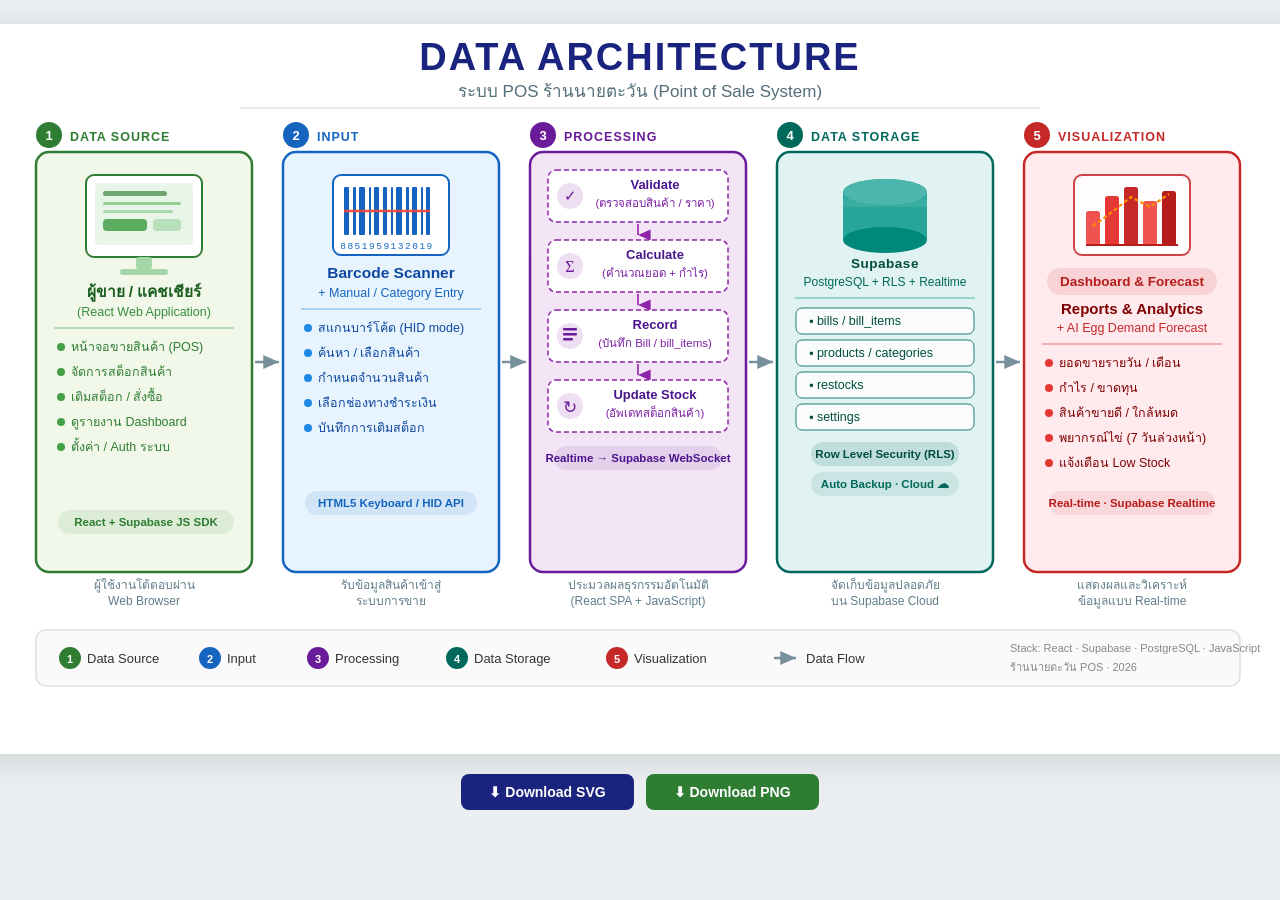
==== data_architecture.html @ 88f65127 "Add data architecture diagram for POS research presentation Self-contained HTML/SVG diagram illustra" ====
<!DOCTYPE html>
<html lang="th">
<head>
<meta charset="UTF-8">
<meta name="viewport" content="width=device-width, initial-scale=1.0">
<title>Data Architecture — POS ร้านนายตะวัน</title>
<style>
  * { margin: 0; padding: 0; box-sizing: border-box; }
  body {
    background: #ECEFF1;
    display: flex;
    flex-direction: column;
    align-items: center;
    padding: 24px 16px 32px;
    font-family: 'Segoe UI', 'Helvetica Neue', Arial, sans-serif;
  }
  .wrapper {
    background: white;
    border-radius: 12px;
    box-shadow: 0 6px 32px rgba(0,0,0,0.13);
    padding: 0;
    overflow: hidden;
    display: inline-block;
  }
  .btn-row {
    display: flex;
    gap: 12px;
    margin-top: 20px;
  }
  button {
    padding: 10px 28px;
    border: none;
    border-radius: 8px;
    font-size: 14px;
    font-weight: 600;
    cursor: pointer;
    font-family: inherit;
    transition: opacity .15s;
  }
  button:hover { opacity: 0.85; }
  .btn-svg  { background: #1A237E; color: white; }
  .btn-png  { background: #2E7D32; color: white; }
</style>
</head>
<body>

<div class="wrapper">
<svg id="diagram" width="1400" height="726"
     viewBox="0 0 1400 726"
     xmlns="http://www.w3.org/2000/svg">

<defs>
  <!-- Horizontal grey arrow (between boxes) -->
  <marker id="arrowH" viewBox="0 0 10 10" refX="9" refY="5"
          markerWidth="7" markerHeight="7" orient="auto">
    <path d="M0 1 L9 5 L0 9 z" fill="#78909C"/>
  </marker>
  <!-- Vertical purple arrow (inside processing box) -->
  <marker id="arrowV" viewBox="0 0 10 10" refX="5" refY="9"
          markerWidth="7" markerHeight="7" orient="auto">
    <path d="M1 0 L5 9 L9 0 z" fill="#8E24AA"/>
  </marker>
</defs>

<!-- ════════════════════════════════════════════════════ -->
<!--  BACKGROUND                                         -->
<!-- ════════════════════════════════════════════════════ -->
<rect width="1400" height="726" fill="white"/>

<!-- ════════════════════════════════════════════════════ -->
<!--  HEADER                                             -->
<!-- ════════════════════════════════════════════════════ -->
<text x="700" y="46" text-anchor="middle"
      font-size="38" font-weight="900" fill="#1A237E"
      letter-spacing="2" font-family="'Segoe UI',Arial,sans-serif">DATA ARCHITECTURE</text>

<text x="700" y="73" text-anchor="middle"
      font-size="17" fill="#546E7A"
      font-family="'Segoe UI',Arial,sans-serif">ระบบ POS ร้านนายตะวัน  (Point of Sale System)</text>

<!-- thin accent line -->
<line x1="300" y1="84" x2="1100" y2="84" stroke="#CFD8DC" stroke-width="1.2"/>


<!-- ════════════════════════════════════════════════════════════════════ -->
<!--  LAYOUT REFERENCE                                                   -->
<!--  box-w=216  gap=31  left-margin=96                                 -->
<!--  box1 x=96→312   cx=204                                            -->
<!--  box2 x=343→559  cx=451                                            -->
<!--  box3 x=590→806  cx=698                                            -->
<!--  box4 x=837→1053 cx=945                                            -->
<!--  box5 x=1084→1300 cx=1192                                          -->
<!--  boxes: y=128→548 (h=420)                                          -->
<!--  horizontal arrows at y=338                                         -->
<!-- ════════════════════════════════════════════════════════════════════ -->


<!-- ═══════════════════════════════════════ -->
<!--  BOX 1 · DATA SOURCE  (green #2E7D32)  -->
<!-- ═══════════════════════════════════════ -->

<!-- section badge + title -->
<circle cx="109" cy="111" r="13" fill="#2E7D32"/>
<text x="109" y="116" text-anchor="middle" font-size="13" font-weight="bold"
      fill="white" font-family="'Segoe UI',Arial,sans-serif">1</text>
<text x="130" y="117" font-size="12.5" font-weight="700" fill="#2E7D32"
      letter-spacing="1" font-family="'Segoe UI',Arial,sans-serif">DATA SOURCE</text>

<!-- box -->
<rect x="96" y="128" width="216" height="420" rx="13"
      fill="#F1F8E9" stroke="#2E7D32" stroke-width="2.5"/>

<!-- ── monitor icon ── -->
<!-- frame -->
<rect x="146" y="151" width="116" height="82" rx="8"
      fill="white" stroke="#2E7D32" stroke-width="2"/>
<!-- screen -->
<rect x="155" y="159" width="98" height="62" rx="4" fill="#E8F5E9"/>
<!-- UI lines on screen -->
<rect x="163" y="167" width="64" height="5" rx="2.5" fill="#2E7D32" opacity=".65"/>
<rect x="163" y="178" width="78" height="3" rx="1.5" fill="#81C784" opacity=".8"/>
<rect x="163" y="186" width="70" height="3" rx="1.5" fill="#81C784" opacity=".6"/>
<!-- green button on screen -->
<rect x="163" y="195" width="44" height="12" rx="4" fill="#43A047" opacity=".85"/>
<rect x="213" y="195" width="28" height="12" rx="4" fill="#A5D6A7" opacity=".7"/>
<!-- stand neck -->
<rect x="196" y="233" width="16" height="12" rx="3" fill="#A5D6A7"/>
<!-- stand base -->
<rect x="180" y="245" width="48" height="6" rx="3" fill="#A5D6A7"/>

<!-- content text -->
<text x="204" y="273" text-anchor="middle" font-size="15.5" font-weight="700"
      fill="#1B5E20" font-family="'Segoe UI',Arial,sans-serif">ผู้ขาย / แคชเชียร์</text>
<text x="204" y="292" text-anchor="middle" font-size="12.5" fill="#388E3C"
      font-family="'Segoe UI',Arial,sans-serif">(React Web Application)</text>

<!-- divider -->
<line x1="114" y1="304" x2="294" y2="304"
      stroke="#A5D6A7" stroke-width="1.5"/>

<!-- list items -->
<circle cx="121" cy="323" r="4" fill="#43A047"/>
<text x="131" y="327" font-size="12.5" fill="#2E7D32"
      font-family="'Segoe UI',Arial,sans-serif">หน้าจอขายสินค้า (POS)</text>

<circle cx="121" cy="348" r="4" fill="#43A047"/>
<text x="131" y="352" font-size="12.5" fill="#2E7D32"
      font-family="'Segoe UI',Arial,sans-serif">จัดการสต็อกสินค้า</text>

<circle cx="121" cy="373" r="4" fill="#43A047"/>
<text x="131" y="377" font-size="12.5" fill="#2E7D32"
      font-family="'Segoe UI',Arial,sans-serif">เติมสต็อก / สั่งซื้อ</text>

<circle cx="121" cy="398" r="4" fill="#43A047"/>
<text x="131" y="402" font-size="12.5" fill="#2E7D32"
      font-family="'Segoe UI',Arial,sans-serif">ดูรายงาน Dashboard</text>

<circle cx="121" cy="423" r="4" fill="#43A047"/>
<text x="131" y="427" font-size="12.5" fill="#2E7D32"
      font-family="'Segoe UI',Arial,sans-serif">ตั้งค่า / Auth ระบบ</text>

<!-- tech badge -->
<rect x="118" y="486" width="176" height="24" rx="12"
      fill="#2E7D32" opacity=".1"/>
<text x="206" y="502" text-anchor="middle" font-size="11.5" fill="#2E7D32"
      font-weight="600" font-family="'Segoe UI',Arial,sans-serif">React + Supabase JS SDK</text>

<!-- description below box -->
<text x="204" y="565" text-anchor="middle" font-size="12" fill="#607D8B"
      font-family="'Segoe UI',Arial,sans-serif">ผู้ใช้งานโต้ตอบผ่าน</text>
<text x="204" y="581" text-anchor="middle" font-size="12" fill="#607D8B"
      font-family="'Segoe UI',Arial,sans-serif">Web Browser</text>


<!-- ════════════════════════════════ -->
<!--  BOX 2 · INPUT  (blue #1565C0)  -->
<!-- ════════════════════════════════ -->

<circle cx="356" cy="111" r="13" fill="#1565C0"/>
<text x="356" y="116" text-anchor="middle" font-size="13" font-weight="bold"
      fill="white" font-family="'Segoe UI',Arial,sans-serif">2</text>
<text x="377" y="117" font-size="12.5" font-weight="700" fill="#1565C0"
      letter-spacing="1" font-family="'Segoe UI',Arial,sans-serif">INPUT</text>

<rect x="343" y="128" width="216" height="420" rx="13"
      fill="#E8F4FD" stroke="#1565C0" stroke-width="2.5"/>

<!-- ── barcode scanner icon ── -->
<rect x="393" y="151" width="116" height="80" rx="8"
      fill="white" stroke="#1565C0" stroke-width="2"/>
<!-- barcode bars -->
<rect x="404" y="163" width="5"  height="48" rx="1" fill="#1565C0"/>
<rect x="413" y="163" width="3"  height="48" rx="1" fill="#1565C0"/>
<rect x="419" y="163" width="6"  height="48" rx="1" fill="#1565C0"/>
<rect x="429" y="163" width="2"  height="48" rx="1" fill="#1565C0"/>
<rect x="434" y="163" width="5"  height="48" rx="1" fill="#1565C0"/>
<rect x="443" y="163" width="4"  height="48" rx="1" fill="#1565C0"/>
<rect x="451" y="163" width="2"  height="48" rx="1" fill="#1565C0"/>
<rect x="456" y="163" width="6"  height="48" rx="1" fill="#1565C0"/>
<rect x="466" y="163" width="3"  height="48" rx="1" fill="#1565C0"/>
<rect x="472" y="163" width="5"  height="48" rx="1" fill="#1565C0"/>
<rect x="481" y="163" width="2"  height="48" rx="1" fill="#1565C0"/>
<rect x="486" y="163" width="4"  height="48" rx="1" fill="#1565C0"/>
<!-- scan line -->
<line x1="404" y1="187" x2="490" y2="187"
      stroke="#F44336" stroke-width="2.5" opacity=".9"/>
<!-- number below bars -->
<text x="447" y="225" text-anchor="middle" font-size="9.5" fill="#1565C0"
      letter-spacing="1.5" font-family="monospace">8851959132019</text>

<!-- content text -->
<text x="451" y="254" text-anchor="middle" font-size="15.5" font-weight="700"
      fill="#0D47A1" font-family="'Segoe UI',Arial,sans-serif">Barcode Scanner</text>
<text x="451" y="273" text-anchor="middle" font-size="12.5" fill="#1565C0"
      font-family="'Segoe UI',Arial,sans-serif">+ Manual / Category Entry</text>

<line x1="361" y1="285" x2="541" y2="285"
      stroke="#90CAF9" stroke-width="1.5"/>

<circle cx="368" cy="304" r="4" fill="#1E88E5"/>
<text x="378" y="308" font-size="12.5" fill="#0D47A1"
      font-family="'Segoe UI',Arial,sans-serif">สแกนบาร์โค้ด (HID mode)</text>

<circle cx="368" cy="329" r="4" fill="#1E88E5"/>
<text x="378" y="333" font-size="12.5" fill="#0D47A1"
      font-family="'Segoe UI',Arial,sans-serif">ค้นหา / เลือกสินค้า</text>

<circle cx="368" cy="354" r="4" fill="#1E88E5"/>
<text x="378" y="358" font-size="12.5" fill="#0D47A1"
      font-family="'Segoe UI',Arial,sans-serif">กำหนดจำนวนสินค้า</text>

<circle cx="368" cy="379" r="4" fill="#1E88E5"/>
<text x="378" y="383" font-size="12.5" fill="#0D47A1"
      font-family="'Segoe UI',Arial,sans-serif">เลือกช่องทางชำระเงิน</text>

<circle cx="368" cy="404" r="4" fill="#1E88E5"/>
<text x="378" y="408" font-size="12.5" fill="#0D47A1"
      font-family="'Segoe UI',Arial,sans-serif">บันทึกการเติมสต็อก</text>

<rect x="365" y="467" width="172" height="24" rx="12"
      fill="#1565C0" opacity=".1"/>
<text x="451" y="483" text-anchor="middle" font-size="11.5" fill="#1565C0"
      font-weight="600" font-family="'Segoe UI',Arial,sans-serif">HTML5 Keyboard / HID API</text>

<text x="451" y="565" text-anchor="middle" font-size="12" fill="#607D8B"
      font-family="'Segoe UI',Arial,sans-serif">รับข้อมูลสินค้าเข้าสู่</text>
<text x="451" y="581" text-anchor="middle" font-size="12" fill="#607D8B"
      font-family="'Segoe UI',Arial,sans-serif">ระบบการขาย</text>


<!-- ══════════════════════════════════════ -->
<!--  BOX 3 · PROCESSING  (purple #6A1B9A) -->
<!-- ══════════════════════════════════════ -->

<circle cx="603" cy="111" r="13" fill="#6A1B9A"/>
<text x="603" y="116" text-anchor="middle" font-size="13" font-weight="bold"
      fill="white" font-family="'Segoe UI',Arial,sans-serif">3</text>
<text x="624" y="117" font-size="12.5" font-weight="700" fill="#6A1B9A"
      letter-spacing="1" font-family="'Segoe UI',Arial,sans-serif">PROCESSING</text>

<rect x="590" y="128" width="216" height="420" rx="13"
      fill="#F3E5F5" stroke="#6A1B9A" stroke-width="2.5"/>

<!-- ── Step 1: Validate ── -->
<rect x="608" y="146" width="180" height="52" rx="8"
      fill="white" stroke="#8E24AA" stroke-width="1.5" stroke-dasharray="5,3"/>
<!-- icon circle -->
<circle cx="630" cy="172" r="13" fill="#8E24AA" opacity=".15"/>
<text x="630" y="177" text-anchor="middle" font-size="15" fill="#6A1B9A">✓</text>
<!-- step text -->
<text x="715" y="165" text-anchor="middle" font-size="13" font-weight="600"
      fill="#4A148C" font-family="'Segoe UI',Arial,sans-serif">Validate</text>
<text x="715" y="183" text-anchor="middle" font-size="11.5" fill="#7B1FA2"
      font-family="'Segoe UI',Arial,sans-serif">(ตรวจสอบสินค้า / ราคา)</text>

<!-- arrow 1→2 -->
<line x1="698" y1="200" x2="698" y2="211"
      stroke="#AB47BC" stroke-width="2" marker-end="url(#arrowV)"/>

<!-- ── Step 2: Calculate ── -->
<rect x="608" y="216" width="180" height="52" rx="8"
      fill="white" stroke="#8E24AA" stroke-width="1.5" stroke-dasharray="5,3"/>
<circle cx="630" cy="242" r="13" fill="#8E24AA" opacity=".15"/>
<text x="630" y="248" text-anchor="middle" font-size="16" fill="#6A1B9A"
      font-family="serif">Σ</text>
<text x="715" y="235" text-anchor="middle" font-size="13" font-weight="600"
      fill="#4A148C" font-family="'Segoe UI',Arial,sans-serif">Calculate</text>
<text x="715" y="253" text-anchor="middle" font-size="11.5" fill="#7B1FA2"
      font-family="'Segoe UI',Arial,sans-serif">(คำนวณยอด + กำไร)</text>

<!-- arrow 2→3 -->
<line x1="698" y1="270" x2="698" y2="281"
      stroke="#AB47BC" stroke-width="2" marker-end="url(#arrowV)"/>

<!-- ── Step 3: Record ── -->
<rect x="608" y="286" width="180" height="52" rx="8"
      fill="white" stroke="#8E24AA" stroke-width="1.5" stroke-dasharray="5,3"/>
<circle cx="630" cy="312" r="13" fill="#8E24AA" opacity=".15"/>
<!-- document icon (lines) -->
<rect x="623" y="304" width="14" height="2.5" rx="1" fill="#6A1B9A"/>
<rect x="623" y="309" width="14" height="2.5" rx="1" fill="#6A1B9A"/>
<rect x="623" y="314" width="10" height="2.5" rx="1" fill="#6A1B9A"/>
<text x="715" y="305" text-anchor="middle" font-size="13" font-weight="600"
      fill="#4A148C" font-family="'Segoe UI',Arial,sans-serif">Record</text>
<text x="715" y="323" text-anchor="middle" font-size="11.5" fill="#7B1FA2"
      font-family="'Segoe UI',Arial,sans-serif">(บันทึก Bill / bill_items)</text>

<!-- arrow 3→4 -->
<line x1="698" y1="340" x2="698" y2="351"
      stroke="#AB47BC" stroke-width="2" marker-end="url(#arrowV)"/>

<!-- ── Step 4: Update Stock ── -->
<rect x="608" y="356" width="180" height="52" rx="8"
      fill="white" stroke="#8E24AA" stroke-width="1.5" stroke-dasharray="5,3"/>
<circle cx="630" cy="382" r="13" fill="#8E24AA" opacity=".15"/>
<!-- refresh icon (arc + arrow) - simplified as circular text -->
<text x="630" y="389" text-anchor="middle" font-size="17" fill="#6A1B9A">↻</text>
<text x="715" y="375" text-anchor="middle" font-size="13" font-weight="600"
      fill="#4A148C" font-family="'Segoe UI',Arial,sans-serif">Update Stock</text>
<text x="715" y="393" text-anchor="middle" font-size="11.5" fill="#7B1FA2"
      font-family="'Segoe UI',Arial,sans-serif">(อัพเดทสต็อกสินค้า)</text>

<!-- realtime note -->
<rect x="614" y="422" width="168" height="24" rx="12"
      fill="#6A1B9A" opacity=".1"/>
<text x="698" y="438" text-anchor="middle" font-size="11.5" fill="#4A148C"
      font-weight="600" font-family="'Segoe UI',Arial,sans-serif">Realtime → Supabase WebSocket</text>

<text x="698" y="565" text-anchor="middle" font-size="12" fill="#607D8B"
      font-family="'Segoe UI',Arial,sans-serif">ประมวลผลธุรกรรมอัตโนมัติ</text>
<text x="698" y="581" text-anchor="middle" font-size="12" fill="#607D8B"
      font-family="'Segoe UI',Arial,sans-serif">(React SPA + JavaScript)</text>


<!-- ════════════════════════════════════ -->
<!--  BOX 4 · DATA STORAGE  (teal)       -->
<!-- ════════════════════════════════════ -->

<circle cx="850" cy="111" r="13" fill="#00695C"/>
<text x="850" y="116" text-anchor="middle" font-size="13" font-weight="bold"
      fill="white" font-family="'Segoe UI',Arial,sans-serif">4</text>
<text x="871" y="117" font-size="12.5" font-weight="700" fill="#00695C"
      letter-spacing="1" font-family="'Segoe UI',Arial,sans-serif">DATA STORAGE</text>

<rect x="837" y="128" width="216" height="420" rx="13"
      fill="#E0F2F1" stroke="#00695C" stroke-width="2.5"/>

<!-- ── database cylinder icon ── -->
<!-- cylinder body -->
<ellipse cx="945" cy="168" rx="42" ry="13" fill="#26A69A"/>
<rect x="903" y="168" width="84" height="48" fill="#26A69A"/>
<ellipse cx="945" cy="216" rx="42" ry="13" fill="#00897B"/>
<!-- highlight stripe on cylinder -->
<rect x="903" y="175" width="84" height="8" fill="#4DB6AC" opacity=".5"/>
<!-- top ellipse (shiny) -->
<ellipse cx="945" cy="168" rx="42" ry="13" fill="#4DB6AC"/>

<!-- Supabase label -->
<text x="945" y="244" text-anchor="middle" font-size="13.5" font-weight="700"
      fill="#004D40" letter-spacing="0.5" font-family="'Segoe UI',Arial,sans-serif">Supabase</text>
<text x="945" y="262" text-anchor="middle" font-size="12" fill="#00695C"
      font-family="'Segoe UI',Arial,sans-serif">PostgreSQL + RLS + Realtime</text>

<line x1="855" y1="274" x2="1035" y2="274"
      stroke="#80CBC4" stroke-width="1.5"/>

<!-- table rows -->
<rect x="856" y="284" width="178" height="26" rx="6"
      fill="white" stroke="#00695C" stroke-width="1" opacity=".85"/>
<text x="869" y="301" font-size="12.5" fill="#004D40"
      font-family="'Segoe UI',Arial,sans-serif">▪  bills / bill_items</text>

<rect x="856" y="316" width="178" height="26" rx="6"
      fill="white" stroke="#00695C" stroke-width="1" opacity=".85"/>
<text x="869" y="333" font-size="12.5" fill="#004D40"
      font-family="'Segoe UI',Arial,sans-serif">▪  products / categories</text>

<rect x="856" y="348" width="178" height="26" rx="6"
      fill="white" stroke="#00695C" stroke-width="1" opacity=".85"/>
<text x="869" y="365" font-size="12.5" fill="#004D40"
      font-family="'Segoe UI',Arial,sans-serif">▪  restocks</text>

<rect x="856" y="380" width="178" height="26" rx="6"
      fill="white" stroke="#00695C" stroke-width="1" opacity=".85"/>
<text x="869" y="397" font-size="12.5" fill="#004D40"
      font-family="'Segoe UI',Arial,sans-serif">▪  settings</text>

<!-- RLS badge -->
<rect x="871" y="418" width="148" height="24" rx="12"
      fill="#00695C" opacity=".15"/>
<text x="945" y="434" text-anchor="middle" font-size="11.5" fill="#004D40"
      font-weight="600" font-family="'Segoe UI',Arial,sans-serif">Row Level Security (RLS)</text>

<!-- auto backup note -->
<rect x="871" y="448" width="148" height="24" rx="12"
      fill="#00695C" opacity=".1"/>
<text x="945" y="464" text-anchor="middle" font-size="11.5" fill="#00695C"
      font-weight="600" font-family="'Segoe UI',Arial,sans-serif">Auto Backup · Cloud ☁</text>

<text x="945" y="565" text-anchor="middle" font-size="12" fill="#607D8B"
      font-family="'Segoe UI',Arial,sans-serif">จัดเก็บข้อมูลปลอดภัย</text>
<text x="945" y="581" text-anchor="middle" font-size="12" fill="#607D8B"
      font-family="'Segoe UI',Arial,sans-serif">บน Supabase Cloud</text>


<!-- ══════════════════════════════════════════ -->
<!--  BOX 5 · VISUALIZATION  (red #B71C1C)     -->
<!-- ══════════════════════════════════════════ -->

<circle cx="1097" cy="111" r="13" fill="#C62828"/>
<text x="1097" y="116" text-anchor="middle" font-size="13" font-weight="bold"
      fill="white" font-family="'Segoe UI',Arial,sans-serif">5</text>
<text x="1118" y="117" font-size="12.5" font-weight="700" fill="#C62828"
      letter-spacing="1" font-family="'Segoe UI',Arial,sans-serif">VISUALIZATION</text>

<rect x="1084" y="128" width="216" height="420" rx="13"
      fill="#FFEBEE" stroke="#C62828" stroke-width="2.5"/>

<!-- ── bar chart icon ── -->
<rect x="1134" y="151" width="116" height="80" rx="8"
      fill="white" stroke="#C62828" stroke-width="2" opacity=".85"/>
<!-- bars -->
<rect x="1146" y="187" width="14" height="34" rx="2.5" fill="#EF5350"/>
<rect x="1165" y="172" width="14" height="49" rx="2.5" fill="#E53935"/>
<rect x="1184" y="163" width="14" height="58" rx="2.5" fill="#C62828"/>
<rect x="1203" y="177" width="14" height="44" rx="2.5" fill="#EF5350"/>
<rect x="1222" y="167" width="14" height="54" rx="2.5" fill="#B71C1C"/>
<!-- baseline -->
<line x1="1146" y1="221" x2="1238" y2="221"
      stroke="#B71C1C" stroke-width="2"/>
<!-- trend line -->
<polyline points="1153,202 1172,188 1191,173 1210,183 1229,170"
          stroke="#FF8F00" stroke-width="2.2" fill="none" stroke-dasharray="4,2.5"/>

<!-- Dashboard label pill -->
<rect x="1107" y="244" width="170" height="27" rx="13.5"
      fill="#C62828" opacity=".13"/>
<text x="1192" y="262" text-anchor="middle" font-size="13.5" font-weight="700"
      fill="#B71C1C" font-family="'Segoe UI',Arial,sans-serif">Dashboard &amp; Forecast</text>

<text x="1192" y="290" text-anchor="middle" font-size="15" font-weight="700"
      fill="#7F0000" font-family="'Segoe UI',Arial,sans-serif">Reports &amp; Analytics</text>
<text x="1192" y="308" text-anchor="middle" font-size="12.5" fill="#C62828"
      font-family="'Segoe UI',Arial,sans-serif">+ AI Egg Demand Forecast</text>

<line x1="1102" y1="320" x2="1282" y2="320"
      stroke="#EF9A9A" stroke-width="1.5"/>

<circle cx="1109" cy="339" r="4" fill="#E53935"/>
<text x="1119" y="343" font-size="12.5" fill="#7F0000"
      font-family="'Segoe UI',Arial,sans-serif">ยอดขายรายวัน / เดือน</text>

<circle cx="1109" cy="364" r="4" fill="#E53935"/>
<text x="1119" y="368" font-size="12.5" fill="#7F0000"
      font-family="'Segoe UI',Arial,sans-serif">กำไร / ขาดทุน</text>

<circle cx="1109" cy="389" r="4" fill="#E53935"/>
<text x="1119" y="393" font-size="12.5" fill="#7F0000"
      font-family="'Segoe UI',Arial,sans-serif">สินค้าขายดี / ใกล้หมด</text>

<circle cx="1109" cy="414" r="4" fill="#E53935"/>
<text x="1119" y="418" font-size="12.5" fill="#7F0000"
      font-family="'Segoe UI',Arial,sans-serif">พยากรณ์ไข่ (7 วันล่วงหน้า)</text>

<circle cx="1109" cy="439" r="4" fill="#E53935"/>
<text x="1119" y="443" font-size="12.5" fill="#7F0000"
      font-family="'Segoe UI',Arial,sans-serif">แจ้งเตือน Low Stock</text>

<rect x="1109" y="467" width="166" height="24" rx="12"
      fill="#C62828" opacity=".1"/>
<text x="1192" y="483" text-anchor="middle" font-size="11.5" fill="#B71C1C"
      font-weight="600" font-family="'Segoe UI',Arial,sans-serif">Real-time · Supabase Realtime</text>

<text x="1192" y="565" text-anchor="middle" font-size="12" fill="#607D8B"
      font-family="'Segoe UI',Arial,sans-serif">แสดงผลและวิเคราะห์</text>
<text x="1192" y="581" text-anchor="middle" font-size="12" fill="#607D8B"
      font-family="'Segoe UI',Arial,sans-serif">ข้อมูลแบบ Real-time</text>


<!-- ════════════════════════════════════ -->
<!--  HORIZONTAL ARROWS (between boxes)  -->
<!--  at y=338                           -->
<!-- ════════════════════════════════════ -->

<!-- Box1 → Box2  (x=314 → x=340) -->
<line x1="315" y1="338" x2="339" y2="338"
      stroke="#78909C" stroke-width="2.5" marker-end="url(#arrowH)"/>

<!-- Box2 → Box3  (x=561 → x=587) -->
<line x1="562" y1="338" x2="586" y2="338"
      stroke="#78909C" stroke-width="2.5" marker-end="url(#arrowH)"/>

<!-- Box3 → Box4  (x=808 → x=834) -->
<line x1="809" y1="338" x2="833" y2="338"
      stroke="#78909C" stroke-width="2.5" marker-end="url(#arrowH)"/>

<!-- Box4 → Box5  (x=1055 → x=1081) -->
<line x1="1056" y1="338" x2="1080" y2="338"
      stroke="#78909C" stroke-width="2.5" marker-end="url(#arrowH)"/>


<!-- ═══════════════════════ -->
<!--  LEGEND                -->
<!-- ═══════════════════════ -->
<rect x="96" y="606" width="1204" height="56" rx="10"
      fill="#FAFAFA" stroke="#E0E0E0" stroke-width="1.5"/>

<!-- 1 -->
<circle cx="130" cy="634" r="11" fill="#2E7D32"/>
<text x="130" y="639" text-anchor="middle" font-size="11" font-weight="bold"
      fill="white" font-family="'Segoe UI',Arial,sans-serif">1</text>
<text x="147" y="639" font-size="13" fill="#333"
      font-family="'Segoe UI',Arial,sans-serif">Data Source</text>

<!-- 2 -->
<circle cx="270" cy="634" r="11" fill="#1565C0"/>
<text x="270" y="639" text-anchor="middle" font-size="11" font-weight="bold"
      fill="white" font-family="'Segoe UI',Arial,sans-serif">2</text>
<text x="287" y="639" font-size="13" fill="#333"
      font-family="'Segoe UI',Arial,sans-serif">Input</text>

<!-- 3 -->
<circle cx="378" cy="634" r="11" fill="#6A1B9A"/>
<text x="378" y="639" text-anchor="middle" font-size="11" font-weight="bold"
      fill="white" font-family="'Segoe UI',Arial,sans-serif">3</text>
<text x="395" y="639" font-size="13" fill="#333"
      font-family="'Segoe UI',Arial,sans-serif">Processing</text>

<!-- 4 -->
<circle cx="517" cy="634" r="11" fill="#00695C"/>
<text x="517" y="639" text-anchor="middle" font-size="11" font-weight="bold"
      fill="white" font-family="'Segoe UI',Arial,sans-serif">4</text>
<text x="534" y="639" font-size="13" fill="#333"
      font-family="'Segoe UI',Arial,sans-serif">Data Storage</text>

<!-- 5 -->
<circle cx="677" cy="634" r="11" fill="#C62828"/>
<text x="677" y="639" text-anchor="middle" font-size="11" font-weight="bold"
      fill="white" font-family="'Segoe UI',Arial,sans-serif">5</text>
<text x="694" y="639" font-size="13" fill="#333"
      font-family="'Segoe UI',Arial,sans-serif">Visualization</text>

<!-- arrow symbol in legend -->
<line x1="834" y1="634" x2="856" y2="634"
      stroke="#78909C" stroke-width="2.5" marker-end="url(#arrowH)"/>
<text x="866" y="639" font-size="13" fill="#333"
      font-family="'Segoe UI',Arial,sans-serif">Data Flow</text>

<!-- Supabase Realtime note -->
<text x="1070" y="628" font-size="11" fill="#888"
      font-family="'Segoe UI',Arial,sans-serif">Stack: React · Supabase · PostgreSQL · JavaScript</text>
<text x="1070" y="647" font-size="11" fill="#888"
      font-family="'Segoe UI',Arial,sans-serif">ร้านนายตะวัน POS · 2026</text>

</svg>
</div>

<div class="btn-row">
  <button class="btn-svg" onclick="downloadSVG()">⬇ Download SVG</button>
  <button class="btn-png" onclick="downloadPNG()">⬇ Download PNG</button>
</div>

<script>
function downloadSVG() {
  const svg = document.getElementById('diagram');
  const s = new XMLSerializer().serializeToString(svg);
  const blob = new Blob([s], { type: 'image/svg+xml;charset=utf-8' });
  trigger(URL.createObjectURL(blob), 'data-architecture-pos.svg');
}

function downloadPNG() {
  const svg = document.getElementById('diagram');
  const s = new XMLSerializer().serializeToString(svg);
  const img = new Image();
  const url = 'data:image/svg+xml;base64,' + btoa(unescape(encodeURIComponent(s)));
  img.onload = () => {
    const c = document.createElement('canvas');
    c.width = 1400; c.height = 726;
    const ctx = c.getContext('2d');
    ctx.fillStyle = 'white';
    ctx.fillRect(0, 0, 1400, 726);
    ctx.drawImage(img, 0, 0);
    trigger(c.toDataURL('image/png'), 'data-architecture-pos.png');
  };
  img.src = url;
}

function trigger(href, name) {
  const a = document.createElement('a');
  a.href = href; a.download = name;
  document.body.appendChild(a);
  a.click();
  document.body.removeChild(a);
}
</script>
</body>
</html>
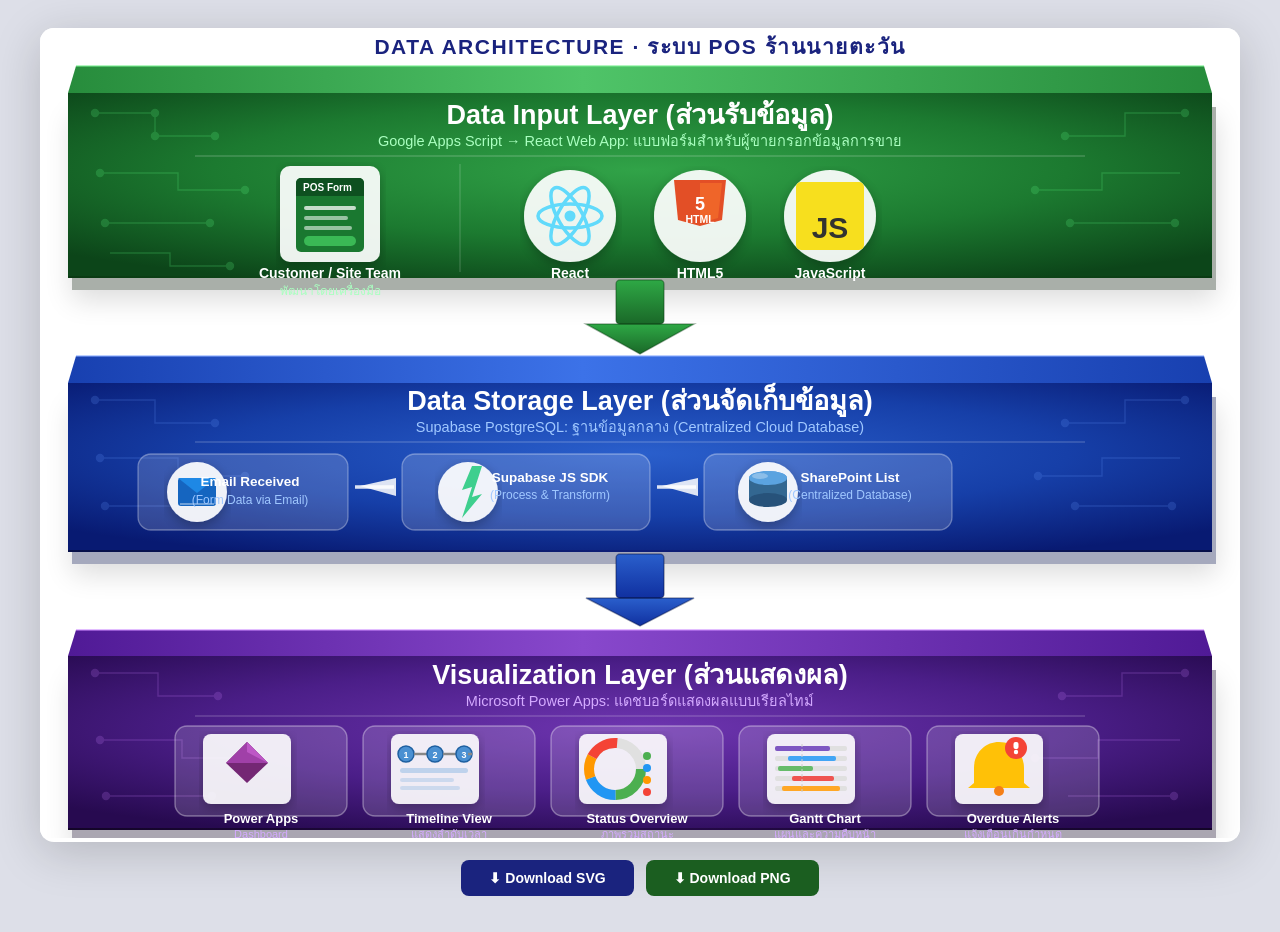
==== commit 6deb74d3: "Redesign data architecture diagram as 3D layered slabs Replaces the horizontal flow diagram with a 3" ====
--- a/data_architecture.html
+++ b/data_architecture.html
@@ -2,595 +2,501 @@
 <html lang="th">
 <head>
 <meta charset="UTF-8">
-<meta name="viewport" content="width=device-width, initial-scale=1.0">
+<meta name="viewport" content="width=device-width,initial-scale=1.0">
 <title>Data Architecture — POS ร้านนายตะวัน</title>
 <style>
-  * { margin: 0; padding: 0; box-sizing: border-box; }
-  body {
-    background: #ECEFF1;
-    display: flex;
-    flex-direction: column;
-    align-items: center;
-    padding: 24px 16px 32px;
-    font-family: 'Segoe UI', 'Helvetica Neue', Arial, sans-serif;
-  }
-  .wrapper {
-    background: white;
-    border-radius: 12px;
-    box-shadow: 0 6px 32px rgba(0,0,0,0.13);
-    padding: 0;
-    overflow: hidden;
-    display: inline-block;
-  }
-  .btn-row {
-    display: flex;
-    gap: 12px;
-    margin-top: 20px;
-  }
-  button {
-    padding: 10px 28px;
-    border: none;
-    border-radius: 8px;
-    font-size: 14px;
-    font-weight: 600;
-    cursor: pointer;
-    font-family: inherit;
-    transition: opacity .15s;
-  }
-  button:hover { opacity: 0.85; }
-  .btn-svg  { background: #1A237E; color: white; }
-  .btn-png  { background: #2E7D32; color: white; }
+  *{margin:0;padding:0;box-sizing:border-box}
+  body{background:#DDDFE8;display:flex;flex-direction:column;align-items:center;
+       padding:28px 16px 36px;font-family:'Segoe UI','Helvetica Neue',Arial,sans-serif}
+  .wrap{background:white;display:inline-block;border-radius:14px;overflow:hidden;
+        box-shadow:0 10px 48px rgba(0,0,0,.18)}
+  .btns{display:flex;gap:12px;margin-top:18px}
+  button{padding:10px 28px;border:none;border-radius:8px;font-size:14px;
+         font-weight:600;cursor:pointer;font-family:inherit;transition:opacity .15s}
+  button:hover{opacity:.83}
+  .bsvg{background:#1A237E;color:#fff}
+  .bpng{background:#1B5E20;color:#fff}
 </style>
 </head>
 <body>
-
-<div class="wrapper">
-<svg id="diagram" width="1400" height="726"
-     viewBox="0 0 1400 726"
+<div class="wrap">
+<svg id="d" width="1200" height="810" viewBox="0 0 1200 810"
      xmlns="http://www.w3.org/2000/svg">
-
 <defs>
-  <!-- Horizontal grey arrow (between boxes) -->
-  <marker id="arrowH" viewBox="0 0 10 10" refX="9" refY="5"
-          markerWidth="7" markerHeight="7" orient="auto">
-    <path d="M0 1 L9 5 L0 9 z" fill="#78909C"/>
-  </marker>
-  <!-- Vertical purple arrow (inside processing box) -->
-  <marker id="arrowV" viewBox="0 0 10 10" refX="5" refY="9"
-          markerWidth="7" markerHeight="7" orient="auto">
-    <path d="M1 0 L5 9 L9 0 z" fill="#8E24AA"/>
-  </marker>
+  <!-- ── Filters ── -->
+  <filter id="sh" x="-8%" y="-8%" width="120%" height="140%">
+    <feDropShadow dx="0" dy="10" stdDeviation="14" flood-color="rgba(0,0,0,.40)"/>
+  </filter>
+  <filter id="shSm" x="-4%" y="-4%" width="110%" height="120%">
+    <feDropShadow dx="0" dy="4" stdDeviation="6" flood-color="rgba(0,0,0,.30)"/>
+  </filter>
+
+  <!-- ── Green gradients ── -->
+  <radialGradient id="gG" cx="50%" cy="42%" r="68%" gradientUnits="objectBoundingBox">
+    <stop offset="0%"   stop-color="#31A348"/>
+    <stop offset="55%"  stop-color="#1C7A30"/>
+    <stop offset="100%" stop-color="#0C4519"/>
+  </radialGradient>
+  <linearGradient id="gGtop" x1="0%" y1="0%" x2="100%" y2="0%">
+    <stop offset="0%"   stop-color="#278C3C"/>
+    <stop offset="45%"  stop-color="#4FC468"/>
+    <stop offset="100%" stop-color="#278C3C"/>
+  </linearGradient>
+  <linearGradient id="gGbottom" x1="0%" y1="0%" x2="100%" y2="0%">
+    <stop offset="0%"   stop-color="#0A3A13"/>
+    <stop offset="50%"  stop-color="#155A22"/>
+    <stop offset="100%" stop-color="#0A3A13"/>
+  </linearGradient>
+
+  <!-- ── Blue gradients ── -->
+  <radialGradient id="gB" cx="50%" cy="42%" r="68%" gradientUnits="objectBoundingBox">
+    <stop offset="0%"   stop-color="#2A5FCC"/>
+    <stop offset="55%"  stop-color="#163FA8"/>
+    <stop offset="100%" stop-color="#081A72"/>
+  </radialGradient>
+  <linearGradient id="gBtop" x1="0%" y1="0%" x2="100%" y2="0%">
+    <stop offset="0%"   stop-color="#1840B0"/>
+    <stop offset="45%"  stop-color="#3C72E8"/>
+    <stop offset="100%" stop-color="#1840B0"/>
+  </linearGradient>
+  <linearGradient id="gBbottom" x1="0%" y1="0%" x2="100%" y2="0%">
+    <stop offset="0%"   stop-color="#060F48"/>
+    <stop offset="50%"  stop-color="#0E1E78"/>
+    <stop offset="100%" stop-color="#060F48"/>
+  </linearGradient>
+
+  <!-- ── Purple gradients ── -->
+  <radialGradient id="gP" cx="50%" cy="42%" r="68%" gradientUnits="objectBoundingBox">
+    <stop offset="0%"   stop-color="#6E35B0"/>
+    <stop offset="55%"  stop-color="#4B1E88"/>
+    <stop offset="100%" stop-color="#270A50"/>
+  </radialGradient>
+  <linearGradient id="gPtop" x1="0%" y1="0%" x2="100%" y2="0%">
+    <stop offset="0%"   stop-color="#501A96"/>
+    <stop offset="45%"  stop-color="#8848CC"/>
+    <stop offset="100%" stop-color="#501A96"/>
+  </linearGradient>
+  <linearGradient id="gPbottom" x1="0%" y1="0%" x2="100%" y2="0%">
+    <stop offset="0%"   stop-color="#130528"/>
+    <stop offset="50%"  stop-color="#250A48"/>
+    <stop offset="100%" stop-color="#130528"/>
+  </linearGradient>
+
+  <!-- ── Arrow gradients ── -->
+  <linearGradient id="gArrG" x1="0%" y1="0%" x2="0%" y2="100%">
+    <stop offset="0%"   stop-color="#2EA845"/>
+    <stop offset="100%" stop-color="#1A6828"/>
+  </linearGradient>
+  <linearGradient id="gArrB" x1="0%" y1="0%" x2="0%" y2="100%">
+    <stop offset="0%"   stop-color="#2A5FCC"/>
+    <stop offset="100%" stop-color="#1030A0"/>
+  </linearGradient>
 </defs>
 
-<!-- ════════════════════════════════════════════════════ -->
-<!--  BACKGROUND                                         -->
-<!-- ════════════════════════════════════════════════════ -->
-<rect width="1400" height="726" fill="white"/>
-
-<!-- ════════════════════════════════════════════════════ -->
-<!--  HEADER                                             -->
-<!-- ════════════════════════════════════════════════════ -->
-<text x="700" y="46" text-anchor="middle"
-      font-size="38" font-weight="900" fill="#1A237E"
-      letter-spacing="2" font-family="'Segoe UI',Arial,sans-serif">DATA ARCHITECTURE</text>
-
-<text x="700" y="73" text-anchor="middle"
-      font-size="17" fill="#546E7A"
-      font-family="'Segoe UI',Arial,sans-serif">ระบบ POS ร้านนายตะวัน  (Point of Sale System)</text>
-
-<!-- thin accent line -->
-<line x1="300" y1="84" x2="1100" y2="84" stroke="#CFD8DC" stroke-width="1.2"/>
-
-
-<!-- ════════════════════════════════════════════════════════════════════ -->
-<!--  LAYOUT REFERENCE                                                   -->
-<!--  box-w=216  gap=31  left-margin=96                                 -->
-<!--  box1 x=96→312   cx=204                                            -->
-<!--  box2 x=343→559  cx=451                                            -->
-<!--  box3 x=590→806  cx=698                                            -->
-<!--  box4 x=837→1053 cx=945                                            -->
-<!--  box5 x=1084→1300 cx=1192                                          -->
-<!--  boxes: y=128→548 (h=420)                                          -->
-<!--  horizontal arrows at y=338                                         -->
-<!-- ════════════════════════════════════════════════════════════════════ -->
-
-
-<!-- ═══════════════════════════════════════ -->
-<!--  BOX 1 · DATA SOURCE  (green #2E7D32)  -->
-<!-- ═══════════════════════════════════════ -->
-
-<!-- section badge + title -->
-<circle cx="109" cy="111" r="13" fill="#2E7D32"/>
-<text x="109" y="116" text-anchor="middle" font-size="13" font-weight="bold"
-      fill="white" font-family="'Segoe UI',Arial,sans-serif">1</text>
-<text x="130" y="117" font-size="12.5" font-weight="700" fill="#2E7D32"
-      letter-spacing="1" font-family="'Segoe UI',Arial,sans-serif">DATA SOURCE</text>
-
-<!-- box -->
-<rect x="96" y="128" width="216" height="420" rx="13"
-      fill="#F1F8E9" stroke="#2E7D32" stroke-width="2.5"/>
-
-<!-- ── monitor icon ── -->
-<!-- frame -->
-<rect x="146" y="151" width="116" height="82" rx="8"
-      fill="white" stroke="#2E7D32" stroke-width="2"/>
-<!-- screen -->
-<rect x="155" y="159" width="98" height="62" rx="4" fill="#E8F5E9"/>
-<!-- UI lines on screen -->
-<rect x="163" y="167" width="64" height="5" rx="2.5" fill="#2E7D32" opacity=".65"/>
-<rect x="163" y="178" width="78" height="3" rx="1.5" fill="#81C784" opacity=".8"/>
-<rect x="163" y="186" width="70" height="3" rx="1.5" fill="#81C784" opacity=".6"/>
-<!-- green button on screen -->
-<rect x="163" y="195" width="44" height="12" rx="4" fill="#43A047" opacity=".85"/>
-<rect x="213" y="195" width="28" height="12" rx="4" fill="#A5D6A7" opacity=".7"/>
-<!-- stand neck -->
-<rect x="196" y="233" width="16" height="12" rx="3" fill="#A5D6A7"/>
-<!-- stand base -->
-<rect x="180" y="245" width="48" height="6" rx="3" fill="#A5D6A7"/>
-
-<!-- content text -->
-<text x="204" y="273" text-anchor="middle" font-size="15.5" font-weight="700"
-      fill="#1B5E20" font-family="'Segoe UI',Arial,sans-serif">ผู้ขาย / แคชเชียร์</text>
-<text x="204" y="292" text-anchor="middle" font-size="12.5" fill="#388E3C"
-      font-family="'Segoe UI',Arial,sans-serif">(React Web Application)</text>
-
-<!-- divider -->
-<line x1="114" y1="304" x2="294" y2="304"
-      stroke="#A5D6A7" stroke-width="1.5"/>
-
-<!-- list items -->
-<circle cx="121" cy="323" r="4" fill="#43A047"/>
-<text x="131" y="327" font-size="12.5" fill="#2E7D32"
-      font-family="'Segoe UI',Arial,sans-serif">หน้าจอขายสินค้า (POS)</text>
-
-<circle cx="121" cy="348" r="4" fill="#43A047"/>
-<text x="131" y="352" font-size="12.5" fill="#2E7D32"
-      font-family="'Segoe UI',Arial,sans-serif">จัดการสต็อกสินค้า</text>
-
-<circle cx="121" cy="373" r="4" fill="#43A047"/>
-<text x="131" y="377" font-size="12.5" fill="#2E7D32"
-      font-family="'Segoe UI',Arial,sans-serif">เติมสต็อก / สั่งซื้อ</text>
-
-<circle cx="121" cy="398" r="4" fill="#43A047"/>
-<text x="131" y="402" font-size="12.5" fill="#2E7D32"
-      font-family="'Segoe UI',Arial,sans-serif">ดูรายงาน Dashboard</text>
-
-<circle cx="121" cy="423" r="4" fill="#43A047"/>
-<text x="131" y="427" font-size="12.5" fill="#2E7D32"
-      font-family="'Segoe UI',Arial,sans-serif">ตั้งค่า / Auth ระบบ</text>
-
-<!-- tech badge -->
-<rect x="118" y="486" width="176" height="24" rx="12"
-      fill="#2E7D32" opacity=".1"/>
-<text x="206" y="502" text-anchor="middle" font-size="11.5" fill="#2E7D32"
-      font-weight="600" font-family="'Segoe UI',Arial,sans-serif">React + Supabase JS SDK</text>
-
-<!-- description below box -->
-<text x="204" y="565" text-anchor="middle" font-size="12" fill="#607D8B"
-      font-family="'Segoe UI',Arial,sans-serif">ผู้ใช้งานโต้ตอบผ่าน</text>
-<text x="204" y="581" text-anchor="middle" font-size="12" fill="#607D8B"
-      font-family="'Segoe UI',Arial,sans-serif">Web Browser</text>
-
-
-<!-- ════════════════════════════════ -->
-<!--  BOX 2 · INPUT  (blue #1565C0)  -->
-<!-- ════════════════════════════════ -->
-
-<circle cx="356" cy="111" r="13" fill="#1565C0"/>
-<text x="356" y="116" text-anchor="middle" font-size="13" font-weight="bold"
-      fill="white" font-family="'Segoe UI',Arial,sans-serif">2</text>
-<text x="377" y="117" font-size="12.5" font-weight="700" fill="#1565C0"
-      letter-spacing="1" font-family="'Segoe UI',Arial,sans-serif">INPUT</text>
-
-<rect x="343" y="128" width="216" height="420" rx="13"
-      fill="#E8F4FD" stroke="#1565C0" stroke-width="2.5"/>
-
-<!-- ── barcode scanner icon ── -->
-<rect x="393" y="151" width="116" height="80" rx="8"
-      fill="white" stroke="#1565C0" stroke-width="2"/>
-<!-- barcode bars -->
-<rect x="404" y="163" width="5"  height="48" rx="1" fill="#1565C0"/>
-<rect x="413" y="163" width="3"  height="48" rx="1" fill="#1565C0"/>
-<rect x="419" y="163" width="6"  height="48" rx="1" fill="#1565C0"/>
-<rect x="429" y="163" width="2"  height="48" rx="1" fill="#1565C0"/>
-<rect x="434" y="163" width="5"  height="48" rx="1" fill="#1565C0"/>
-<rect x="443" y="163" width="4"  height="48" rx="1" fill="#1565C0"/>
-<rect x="451" y="163" width="2"  height="48" rx="1" fill="#1565C0"/>
-<rect x="456" y="163" width="6"  height="48" rx="1" fill="#1565C0"/>
-<rect x="466" y="163" width="3"  height="48" rx="1" fill="#1565C0"/>
-<rect x="472" y="163" width="5"  height="48" rx="1" fill="#1565C0"/>
-<rect x="481" y="163" width="2"  height="48" rx="1" fill="#1565C0"/>
-<rect x="486" y="163" width="4"  height="48" rx="1" fill="#1565C0"/>
-<!-- scan line -->
-<line x1="404" y1="187" x2="490" y2="187"
-      stroke="#F44336" stroke-width="2.5" opacity=".9"/>
-<!-- number below bars -->
-<text x="447" y="225" text-anchor="middle" font-size="9.5" fill="#1565C0"
-      letter-spacing="1.5" font-family="monospace">8851959132019</text>
-
-<!-- content text -->
-<text x="451" y="254" text-anchor="middle" font-size="15.5" font-weight="700"
-      fill="#0D47A1" font-family="'Segoe UI',Arial,sans-serif">Barcode Scanner</text>
-<text x="451" y="273" text-anchor="middle" font-size="12.5" fill="#1565C0"
-      font-family="'Segoe UI',Arial,sans-serif">+ Manual / Category Entry</text>
-
-<line x1="361" y1="285" x2="541" y2="285"
-      stroke="#90CAF9" stroke-width="1.5"/>
-
-<circle cx="368" cy="304" r="4" fill="#1E88E5"/>
-<text x="378" y="308" font-size="12.5" fill="#0D47A1"
-      font-family="'Segoe UI',Arial,sans-serif">สแกนบาร์โค้ด (HID mode)</text>
-
-<circle cx="368" cy="329" r="4" fill="#1E88E5"/>
-<text x="378" y="333" font-size="12.5" fill="#0D47A1"
-      font-family="'Segoe UI',Arial,sans-serif">ค้นหา / เลือกสินค้า</text>
-
-<circle cx="368" cy="354" r="4" fill="#1E88E5"/>
-<text x="378" y="358" font-size="12.5" fill="#0D47A1"
-      font-family="'Segoe UI',Arial,sans-serif">กำหนดจำนวนสินค้า</text>
-
-<circle cx="368" cy="379" r="4" fill="#1E88E5"/>
-<text x="378" y="383" font-size="12.5" fill="#0D47A1"
-      font-family="'Segoe UI',Arial,sans-serif">เลือกช่องทางชำระเงิน</text>
-
-<circle cx="368" cy="404" r="4" fill="#1E88E5"/>
-<text x="378" y="408" font-size="12.5" fill="#0D47A1"
-      font-family="'Segoe UI',Arial,sans-serif">บันทึกการเติมสต็อก</text>
-
-<rect x="365" y="467" width="172" height="24" rx="12"
-      fill="#1565C0" opacity=".1"/>
-<text x="451" y="483" text-anchor="middle" font-size="11.5" fill="#1565C0"
-      font-weight="600" font-family="'Segoe UI',Arial,sans-serif">HTML5 Keyboard / HID API</text>
-
-<text x="451" y="565" text-anchor="middle" font-size="12" fill="#607D8B"
-      font-family="'Segoe UI',Arial,sans-serif">รับข้อมูลสินค้าเข้าสู่</text>
-<text x="451" y="581" text-anchor="middle" font-size="12" fill="#607D8B"
-      font-family="'Segoe UI',Arial,sans-serif">ระบบการขาย</text>
-
-
-<!-- ══════════════════════════════════════ -->
-<!--  BOX 3 · PROCESSING  (purple #6A1B9A) -->
-<!-- ══════════════════════════════════════ -->
-
-<circle cx="603" cy="111" r="13" fill="#6A1B9A"/>
-<text x="603" y="116" text-anchor="middle" font-size="13" font-weight="bold"
-      fill="white" font-family="'Segoe UI',Arial,sans-serif">3</text>
-<text x="624" y="117" font-size="12.5" font-weight="700" fill="#6A1B9A"
-      letter-spacing="1" font-family="'Segoe UI',Arial,sans-serif">PROCESSING</text>
-
-<rect x="590" y="128" width="216" height="420" rx="13"
-      fill="#F3E5F5" stroke="#6A1B9A" stroke-width="2.5"/>
-
-<!-- ── Step 1: Validate ── -->
-<rect x="608" y="146" width="180" height="52" rx="8"
-      fill="white" stroke="#8E24AA" stroke-width="1.5" stroke-dasharray="5,3"/>
-<!-- icon circle -->
-<circle cx="630" cy="172" r="13" fill="#8E24AA" opacity=".15"/>
-<text x="630" y="177" text-anchor="middle" font-size="15" fill="#6A1B9A">✓</text>
-<!-- step text -->
-<text x="715" y="165" text-anchor="middle" font-size="13" font-weight="600"
-      fill="#4A148C" font-family="'Segoe UI',Arial,sans-serif">Validate</text>
-<text x="715" y="183" text-anchor="middle" font-size="11.5" fill="#7B1FA2"
-      font-family="'Segoe UI',Arial,sans-serif">(ตรวจสอบสินค้า / ราคา)</text>
-
-<!-- arrow 1→2 -->
-<line x1="698" y1="200" x2="698" y2="211"
-      stroke="#AB47BC" stroke-width="2" marker-end="url(#arrowV)"/>
-
-<!-- ── Step 2: Calculate ── -->
-<rect x="608" y="216" width="180" height="52" rx="8"
-      fill="white" stroke="#8E24AA" stroke-width="1.5" stroke-dasharray="5,3"/>
-<circle cx="630" cy="242" r="13" fill="#8E24AA" opacity=".15"/>
-<text x="630" y="248" text-anchor="middle" font-size="16" fill="#6A1B9A"
-      font-family="serif">Σ</text>
-<text x="715" y="235" text-anchor="middle" font-size="13" font-weight="600"
-      fill="#4A148C" font-family="'Segoe UI',Arial,sans-serif">Calculate</text>
-<text x="715" y="253" text-anchor="middle" font-size="11.5" fill="#7B1FA2"
-      font-family="'Segoe UI',Arial,sans-serif">(คำนวณยอด + กำไร)</text>
-
-<!-- arrow 2→3 -->
-<line x1="698" y1="270" x2="698" y2="281"
-      stroke="#AB47BC" stroke-width="2" marker-end="url(#arrowV)"/>
-
-<!-- ── Step 3: Record ── -->
-<rect x="608" y="286" width="180" height="52" rx="8"
-      fill="white" stroke="#8E24AA" stroke-width="1.5" stroke-dasharray="5,3"/>
-<circle cx="630" cy="312" r="13" fill="#8E24AA" opacity=".15"/>
-<!-- document icon (lines) -->
-<rect x="623" y="304" width="14" height="2.5" rx="1" fill="#6A1B9A"/>
-<rect x="623" y="309" width="14" height="2.5" rx="1" fill="#6A1B9A"/>
-<rect x="623" y="314" width="10" height="2.5" rx="1" fill="#6A1B9A"/>
-<text x="715" y="305" text-anchor="middle" font-size="13" font-weight="600"
-      fill="#4A148C" font-family="'Segoe UI',Arial,sans-serif">Record</text>
-<text x="715" y="323" text-anchor="middle" font-size="11.5" fill="#7B1FA2"
-      font-family="'Segoe UI',Arial,sans-serif">(บันทึก Bill / bill_items)</text>
-
-<!-- arrow 3→4 -->
-<line x1="698" y1="340" x2="698" y2="351"
-      stroke="#AB47BC" stroke-width="2" marker-end="url(#arrowV)"/>
-
-<!-- ── Step 4: Update Stock ── -->
-<rect x="608" y="356" width="180" height="52" rx="8"
-      fill="white" stroke="#8E24AA" stroke-width="1.5" stroke-dasharray="5,3"/>
-<circle cx="630" cy="382" r="13" fill="#8E24AA" opacity=".15"/>
-<!-- refresh icon (arc + arrow) - simplified as circular text -->
-<text x="630" y="389" text-anchor="middle" font-size="17" fill="#6A1B9A">↻</text>
-<text x="715" y="375" text-anchor="middle" font-size="13" font-weight="600"
-      fill="#4A148C" font-family="'Segoe UI',Arial,sans-serif">Update Stock</text>
-<text x="715" y="393" text-anchor="middle" font-size="11.5" fill="#7B1FA2"
-      font-family="'Segoe UI',Arial,sans-serif">(อัพเดทสต็อกสินค้า)</text>
-
-<!-- realtime note -->
-<rect x="614" y="422" width="168" height="24" rx="12"
-      fill="#6A1B9A" opacity=".1"/>
-<text x="698" y="438" text-anchor="middle" font-size="11.5" fill="#4A148C"
-      font-weight="600" font-family="'Segoe UI',Arial,sans-serif">Realtime → Supabase WebSocket</text>
-
-<text x="698" y="565" text-anchor="middle" font-size="12" fill="#607D8B"
-      font-family="'Segoe UI',Arial,sans-serif">ประมวลผลธุรกรรมอัตโนมัติ</text>
-<text x="698" y="581" text-anchor="middle" font-size="12" fill="#607D8B"
-      font-family="'Segoe UI',Arial,sans-serif">(React SPA + JavaScript)</text>
-
-
-<!-- ════════════════════════════════════ -->
-<!--  BOX 4 · DATA STORAGE  (teal)       -->
-<!-- ════════════════════════════════════ -->
-
-<circle cx="850" cy="111" r="13" fill="#00695C"/>
-<text x="850" y="116" text-anchor="middle" font-size="13" font-weight="bold"
-      fill="white" font-family="'Segoe UI',Arial,sans-serif">4</text>
-<text x="871" y="117" font-size="12.5" font-weight="700" fill="#00695C"
-      letter-spacing="1" font-family="'Segoe UI',Arial,sans-serif">DATA STORAGE</text>
-
-<rect x="837" y="128" width="216" height="420" rx="13"
-      fill="#E0F2F1" stroke="#00695C" stroke-width="2.5"/>
-
-<!-- ── database cylinder icon ── -->
-<!-- cylinder body -->
-<ellipse cx="945" cy="168" rx="42" ry="13" fill="#26A69A"/>
-<rect x="903" y="168" width="84" height="48" fill="#26A69A"/>
-<ellipse cx="945" cy="216" rx="42" ry="13" fill="#00897B"/>
-<!-- highlight stripe on cylinder -->
-<rect x="903" y="175" width="84" height="8" fill="#4DB6AC" opacity=".5"/>
-<!-- top ellipse (shiny) -->
-<ellipse cx="945" cy="168" rx="42" ry="13" fill="#4DB6AC"/>
-
-<!-- Supabase label -->
-<text x="945" y="244" text-anchor="middle" font-size="13.5" font-weight="700"
-      fill="#004D40" letter-spacing="0.5" font-family="'Segoe UI',Arial,sans-serif">Supabase</text>
-<text x="945" y="262" text-anchor="middle" font-size="12" fill="#00695C"
-      font-family="'Segoe UI',Arial,sans-serif">PostgreSQL + RLS + Realtime</text>
-
-<line x1="855" y1="274" x2="1035" y2="274"
-      stroke="#80CBC4" stroke-width="1.5"/>
-
-<!-- table rows -->
-<rect x="856" y="284" width="178" height="26" rx="6"
-      fill="white" stroke="#00695C" stroke-width="1" opacity=".85"/>
-<text x="869" y="301" font-size="12.5" fill="#004D40"
-      font-family="'Segoe UI',Arial,sans-serif">▪  bills / bill_items</text>
-
-<rect x="856" y="316" width="178" height="26" rx="6"
-      fill="white" stroke="#00695C" stroke-width="1" opacity=".85"/>
-<text x="869" y="333" font-size="12.5" fill="#004D40"
-      font-family="'Segoe UI',Arial,sans-serif">▪  products / categories</text>
-
-<rect x="856" y="348" width="178" height="26" rx="6"
-      fill="white" stroke="#00695C" stroke-width="1" opacity=".85"/>
-<text x="869" y="365" font-size="12.5" fill="#004D40"
-      font-family="'Segoe UI',Arial,sans-serif">▪  restocks</text>
-
-<rect x="856" y="380" width="178" height="26" rx="6"
-      fill="white" stroke="#00695C" stroke-width="1" opacity=".85"/>
-<text x="869" y="397" font-size="12.5" fill="#004D40"
-      font-family="'Segoe UI',Arial,sans-serif">▪  settings</text>
-
-<!-- RLS badge -->
-<rect x="871" y="418" width="148" height="24" rx="12"
-      fill="#00695C" opacity=".15"/>
-<text x="945" y="434" text-anchor="middle" font-size="11.5" fill="#004D40"
-      font-weight="600" font-family="'Segoe UI',Arial,sans-serif">Row Level Security (RLS)</text>
-
-<!-- auto backup note -->
-<rect x="871" y="448" width="148" height="24" rx="12"
-      fill="#00695C" opacity=".1"/>
-<text x="945" y="464" text-anchor="middle" font-size="11.5" fill="#00695C"
-      font-weight="600" font-family="'Segoe UI',Arial,sans-serif">Auto Backup · Cloud ☁</text>
-
-<text x="945" y="565" text-anchor="middle" font-size="12" fill="#607D8B"
-      font-family="'Segoe UI',Arial,sans-serif">จัดเก็บข้อมูลปลอดภัย</text>
-<text x="945" y="581" text-anchor="middle" font-size="12" fill="#607D8B"
-      font-family="'Segoe UI',Arial,sans-serif">บน Supabase Cloud</text>
-
-
-<!-- ══════════════════════════════════════════ -->
-<!--  BOX 5 · VISUALIZATION  (red #B71C1C)     -->
-<!-- ══════════════════════════════════════════ -->
-
-<circle cx="1097" cy="111" r="13" fill="#C62828"/>
-<text x="1097" y="116" text-anchor="middle" font-size="13" font-weight="bold"
+<!-- ━━━━━━━━━━━━━━━━━━━━━━━━━━━━━━━━━━━━━━━━━━━━━━━ -->
+<!--  TITLE                                           -->
+<!-- ━━━━━━━━━━━━━━━━━━━━━━━━━━━━━━━━━━━━━━━━━━━━━━━ -->
+<rect width="1200" height="810" fill="white"/>
+
+<text x="600" y="26" text-anchor="middle" font-size="21" font-weight="800"
+      fill="#1A237E" letter-spacing="1.5" font-family="'Segoe UI',Arial,sans-serif">DATA ARCHITECTURE · ระบบ POS ร้านนายตะวัน</text>
+
+
+<!-- ━━━━━━━━━━━━━━━━━━━━━━━━━━━━━━━━━━━━━━━━━━━━━━━━━━━━━━━━━━━━━━━ -->
+<!--  LAYER 1 ·  DATA INPUT LAYER  (GREEN)                          -->
+<!--  3D-strip y=38→65   main-body y=65→248                         -->
+<!-- ━━━━━━━━━━━━━━━━━━━━━━━━━━━━━━━━━━━━━━━━━━━━━━━━━━━━━━━━━━━━━━━ -->
+
+<!-- drop shadow -->
+<polygon points="28,65 1172,65 1172,248 28,248"
+         fill="#091F0F" opacity=".35" transform="translate(4,14)" filter="url(#sh)"/>
+
+<!-- bottom edge thickness strip -->
+<polygon points="28,244 1172,244 1172,250 28,250" fill="url(#gGbottom)"/>
+
+<!-- main body -->
+<polygon points="28,65 1172,65 1172,248 28,248" fill="url(#gG)"/>
+
+<!-- top 3D face (thickness illusion) -->
+<polygon points="36,38 1164,38 1172,65 28,65" fill="url(#gGtop)"/>
+<!-- top highlight edge -->
+<line x1="36" y1="38" x2="1164" y2="38" stroke="#78F090" stroke-width="1.8" opacity=".55"/>
+
+<!-- ── circuit traces (green, decorative) ── -->
+<g stroke="#60FF88" stroke-width="1.4" opacity=".20" fill="none">
+  <!-- left side -->
+  <path d="M 55,85 H 115 V 108 H 175"/>  <circle cx="55"  cy="85"  r="3.5" fill="#60FF88"/>
+  <circle cx="115" cy="85"  r="3.5" fill="#60FF88"/>
+  <circle cx="115" cy="108" r="3.5" fill="#60FF88"/>
+  <circle cx="175" cy="108" r="3.5" fill="#60FF88"/>
+  <path d="M 60,145 H 138 V 162 H 205"/> <circle cx="60"  cy="145" r="3.5" fill="#60FF88"/>
+  <circle cx="205" cy="162" r="3.5" fill="#60FF88"/>
+  <path d="M 65,195 H 170"/>             <circle cx="65"  cy="195" r="3.5" fill="#60FF88"/>
+  <circle cx="170" cy="195" r="3.5" fill="#60FF88"/>
+  <path d="M 70,225 H 130 V 238 H 190"/>
+  <circle cx="190" cy="238" r="3.5" fill="#60FF88"/>
+  <!-- right side (mirror) -->
+  <path d="M 1145,85 H 1085 V 108 H 1025"/>
+  <circle cx="1145" cy="85"  r="3.5" fill="#60FF88"/>
+  <circle cx="1025" cy="108" r="3.5" fill="#60FF88"/>
+  <path d="M 1140,145 H 1062 V 162 H 995"/>
+  <circle cx="995"  cy="162" r="3.5" fill="#60FF88"/>
+  <path d="M 1135,195 H 1030"/>
+  <circle cx="1135" cy="195" r="3.5" fill="#60FF88"/>
+  <circle cx="1030" cy="195" r="3.5" fill="#60FF88"/>
+</g>
+
+<!-- ── Layer 1 heading ── -->
+<text x="600" y="96" text-anchor="middle" font-size="27" font-weight="800"
+      fill="white" font-family="'Segoe UI',Arial,sans-serif">Data Input Layer (ส่วนรับข้อมูล)</text>
+<text x="600" y="118" text-anchor="middle" font-size="14.5" fill="#AAFFC0"
+      font-family="'Segoe UI',Arial,sans-serif">Google Apps Script → React Web App: แบบฟอร์มสำหรับผู้ขายกรอกข้อมูลการขาย</text>
+<line x1="155" y1="128" x2="1045" y2="128" stroke="white" stroke-width="1" opacity=".28"/>
+
+<!-- ── POS Form icon ── -->
+<!-- white card -->
+<rect x="240" y="138" width="100" height="96" rx="10" fill="white" opacity=".92" filter="url(#shSm)"/>
+<!-- document body -->
+<rect x="256" y="150" width="68" height="74" rx="5" fill="#1A7830"/>
+<!-- document top bar -->
+<rect x="256" y="150" width="68" height="18" rx="5" fill="#0E5020"/>
+<rect x="256" y="162" width="68" height="6" fill="#0E5020"/>
+<!-- content lines -->
+<rect x="264" y="178" width="52" height="4" rx="2" fill="white" opacity=".75"/>
+<rect x="264" y="188" width="44" height="4" rx="2" fill="white" opacity=".55"/>
+<rect x="264" y="198" width="48" height="4" rx="2" fill="white" opacity=".55"/>
+<!-- green submit button at bottom -->
+<rect x="264" y="208" width="52" height="10" rx="5" fill="#3DBD58" opacity=".95"/>
+<text x="263" y="163" font-size="10" font-weight="700" fill="white"
+      font-family="'Segoe UI',Arial,sans-serif">POS Form</text>
+
+<text x="290" y="250" text-anchor="middle" font-size="14" font-weight="700"
+      fill="white" font-family="'Segoe UI',Arial,sans-serif">Customer / Site Team</text>
+<text x="290" y="267" text-anchor="middle" font-size="12" fill="#AAFFC0"
+      font-family="'Segoe UI',Arial,sans-serif">พัฒนาโดยเครื่องมือ</text>
+
+<!-- vertical divider -->
+<line x1="420" y1="136" x2="420" y2="244" stroke="white" stroke-width="1" opacity=".22"/>
+
+<!-- ── Tech icons: React HTML5 JS ── -->
+<!-- React icon (circle bg + atom) -->
+<circle cx="530" cy="188" r="46" fill="white" opacity=".92" filter="url(#shSm)"/>
+<ellipse cx="530" cy="188" rx="32" ry="12" fill="none" stroke="#61DAFB" stroke-width="3.5"/>
+<ellipse cx="530" cy="188" rx="32" ry="12" fill="none" stroke="#61DAFB" stroke-width="3.5"
+         transform="rotate(60 530 188)"/>
+<ellipse cx="530" cy="188" rx="32" ry="12" fill="none" stroke="#61DAFB" stroke-width="3.5"
+         transform="rotate(120 530 188)"/>
+<circle cx="530" cy="188" r="5.5" fill="#61DAFB"/>
+<text x="530" y="250" text-anchor="middle" font-size="14" font-weight="700"
+      fill="white" font-family="'Segoe UI',Arial,sans-serif">React</text>
+
+<!-- HTML5 icon -->
+<circle cx="660" cy="188" r="46" fill="white" opacity=".92" filter="url(#shSm)"/>
+<polygon points="660,152 686,152 682,192 660,198 638,192 634,152" fill="#E34F26"/>
+<polygon points="660,155 660,195 678,190 682,155" fill="#EF6529"/>
+<text x="660" y="182" text-anchor="middle" font-size="18" font-weight="900"
       fill="white" font-family="'Segoe UI',Arial,sans-serif">5</text>
-<text x="1118" y="117" font-size="12.5" font-weight="700" fill="#C62828"
-      letter-spacing="1" font-family="'Segoe UI',Arial,sans-serif">VISUALIZATION</text>
-
-<rect x="1084" y="128" width="216" height="420" rx="13"
-      fill="#FFEBEE" stroke="#C62828" stroke-width="2.5"/>
-
-<!-- ── bar chart icon ── -->
-<rect x="1134" y="151" width="116" height="80" rx="8"
-      fill="white" stroke="#C62828" stroke-width="2" opacity=".85"/>
-<!-- bars -->
-<rect x="1146" y="187" width="14" height="34" rx="2.5" fill="#EF5350"/>
-<rect x="1165" y="172" width="14" height="49" rx="2.5" fill="#E53935"/>
-<rect x="1184" y="163" width="14" height="58" rx="2.5" fill="#C62828"/>
-<rect x="1203" y="177" width="14" height="44" rx="2.5" fill="#EF5350"/>
-<rect x="1222" y="167" width="14" height="54" rx="2.5" fill="#B71C1C"/>
-<!-- baseline -->
-<line x1="1146" y1="221" x2="1238" y2="221"
-      stroke="#B71C1C" stroke-width="2"/>
-<!-- trend line -->
-<polyline points="1153,202 1172,188 1191,173 1210,183 1229,170"
-          stroke="#FF8F00" stroke-width="2.2" fill="none" stroke-dasharray="4,2.5"/>
-
-<!-- Dashboard label pill -->
-<rect x="1107" y="244" width="170" height="27" rx="13.5"
-      fill="#C62828" opacity=".13"/>
-<text x="1192" y="262" text-anchor="middle" font-size="13.5" font-weight="700"
-      fill="#B71C1C" font-family="'Segoe UI',Arial,sans-serif">Dashboard &amp; Forecast</text>
-
-<text x="1192" y="290" text-anchor="middle" font-size="15" font-weight="700"
-      fill="#7F0000" font-family="'Segoe UI',Arial,sans-serif">Reports &amp; Analytics</text>
-<text x="1192" y="308" text-anchor="middle" font-size="12.5" fill="#C62828"
-      font-family="'Segoe UI',Arial,sans-serif">+ AI Egg Demand Forecast</text>
-
-<line x1="1102" y1="320" x2="1282" y2="320"
-      stroke="#EF9A9A" stroke-width="1.5"/>
-
-<circle cx="1109" cy="339" r="4" fill="#E53935"/>
-<text x="1119" y="343" font-size="12.5" fill="#7F0000"
-      font-family="'Segoe UI',Arial,sans-serif">ยอดขายรายวัน / เดือน</text>
-
-<circle cx="1109" cy="364" r="4" fill="#E53935"/>
-<text x="1119" y="368" font-size="12.5" fill="#7F0000"
-      font-family="'Segoe UI',Arial,sans-serif">กำไร / ขาดทุน</text>
-
-<circle cx="1109" cy="389" r="4" fill="#E53935"/>
-<text x="1119" y="393" font-size="12.5" fill="#7F0000"
-      font-family="'Segoe UI',Arial,sans-serif">สินค้าขายดี / ใกล้หมด</text>
-
-<circle cx="1109" cy="414" r="4" fill="#E53935"/>
-<text x="1119" y="418" font-size="12.5" fill="#7F0000"
-      font-family="'Segoe UI',Arial,sans-serif">พยากรณ์ไข่ (7 วันล่วงหน้า)</text>
-
-<circle cx="1109" cy="439" r="4" fill="#E53935"/>
-<text x="1119" y="443" font-size="12.5" fill="#7F0000"
-      font-family="'Segoe UI',Arial,sans-serif">แจ้งเตือน Low Stock</text>
-
-<rect x="1109" y="467" width="166" height="24" rx="12"
-      fill="#C62828" opacity=".1"/>
-<text x="1192" y="483" text-anchor="middle" font-size="11.5" fill="#B71C1C"
-      font-weight="600" font-family="'Segoe UI',Arial,sans-serif">Real-time · Supabase Realtime</text>
-
-<text x="1192" y="565" text-anchor="middle" font-size="12" fill="#607D8B"
-      font-family="'Segoe UI',Arial,sans-serif">แสดงผลและวิเคราะห์</text>
-<text x="1192" y="581" text-anchor="middle" font-size="12" fill="#607D8B"
-      font-family="'Segoe UI',Arial,sans-serif">ข้อมูลแบบ Real-time</text>
-
-
-<!-- ════════════════════════════════════ -->
-<!--  HORIZONTAL ARROWS (between boxes)  -->
-<!--  at y=338                           -->
-<!-- ════════════════════════════════════ -->
-
-<!-- Box1 → Box2  (x=314 → x=340) -->
-<line x1="315" y1="338" x2="339" y2="338"
-      stroke="#78909C" stroke-width="2.5" marker-end="url(#arrowH)"/>
-
-<!-- Box2 → Box3  (x=561 → x=587) -->
-<line x1="562" y1="338" x2="586" y2="338"
-      stroke="#78909C" stroke-width="2.5" marker-end="url(#arrowH)"/>
-
-<!-- Box3 → Box4  (x=808 → x=834) -->
-<line x1="809" y1="338" x2="833" y2="338"
-      stroke="#78909C" stroke-width="2.5" marker-end="url(#arrowH)"/>
-
-<!-- Box4 → Box5  (x=1055 → x=1081) -->
-<line x1="1056" y1="338" x2="1080" y2="338"
-      stroke="#78909C" stroke-width="2.5" marker-end="url(#arrowH)"/>
-
-
-<!-- ═══════════════════════ -->
-<!--  LEGEND                -->
-<!-- ═══════════════════════ -->
-<rect x="96" y="606" width="1204" height="56" rx="10"
-      fill="#FAFAFA" stroke="#E0E0E0" stroke-width="1.5"/>
-
-<!-- 1 -->
-<circle cx="130" cy="634" r="11" fill="#2E7D32"/>
-<text x="130" y="639" text-anchor="middle" font-size="11" font-weight="bold"
-      fill="white" font-family="'Segoe UI',Arial,sans-serif">1</text>
-<text x="147" y="639" font-size="13" fill="#333"
-      font-family="'Segoe UI',Arial,sans-serif">Data Source</text>
-
-<!-- 2 -->
-<circle cx="270" cy="634" r="11" fill="#1565C0"/>
-<text x="270" y="639" text-anchor="middle" font-size="11" font-weight="bold"
-      fill="white" font-family="'Segoe UI',Arial,sans-serif">2</text>
-<text x="287" y="639" font-size="13" fill="#333"
-      font-family="'Segoe UI',Arial,sans-serif">Input</text>
-
-<!-- 3 -->
-<circle cx="378" cy="634" r="11" fill="#6A1B9A"/>
-<text x="378" y="639" text-anchor="middle" font-size="11" font-weight="bold"
-      fill="white" font-family="'Segoe UI',Arial,sans-serif">3</text>
-<text x="395" y="639" font-size="13" fill="#333"
-      font-family="'Segoe UI',Arial,sans-serif">Processing</text>
-
-<!-- 4 -->
-<circle cx="517" cy="634" r="11" fill="#00695C"/>
-<text x="517" y="639" text-anchor="middle" font-size="11" font-weight="bold"
-      fill="white" font-family="'Segoe UI',Arial,sans-serif">4</text>
-<text x="534" y="639" font-size="13" fill="#333"
-      font-family="'Segoe UI',Arial,sans-serif">Data Storage</text>
-
-<!-- 5 -->
-<circle cx="677" cy="634" r="11" fill="#C62828"/>
-<text x="677" y="639" text-anchor="middle" font-size="11" font-weight="bold"
-      fill="white" font-family="'Segoe UI',Arial,sans-serif">5</text>
-<text x="694" y="639" font-size="13" fill="#333"
-      font-family="'Segoe UI',Arial,sans-serif">Visualization</text>
-
-<!-- arrow symbol in legend -->
-<line x1="834" y1="634" x2="856" y2="634"
-      stroke="#78909C" stroke-width="2.5" marker-end="url(#arrowH)"/>
-<text x="866" y="639" font-size="13" fill="#333"
-      font-family="'Segoe UI',Arial,sans-serif">Data Flow</text>
-
-<!-- Supabase Realtime note -->
-<text x="1070" y="628" font-size="11" fill="#888"
-      font-family="'Segoe UI',Arial,sans-serif">Stack: React · Supabase · PostgreSQL · JavaScript</text>
-<text x="1070" y="647" font-size="11" fill="#888"
-      font-family="'Segoe UI',Arial,sans-serif">ร้านนายตะวัน POS · 2026</text>
+<text x="660" y="195" text-anchor="middle" font-size="10.5" font-weight="700"
+      fill="white" font-family="'Segoe UI',Arial,sans-serif">HTML</text>
+<text x="660" y="250" text-anchor="middle" font-size="14" font-weight="700"
+      fill="white" font-family="'Segoe UI',Arial,sans-serif">HTML5</text>
+
+<!-- JavaScript icon -->
+<circle cx="790" cy="188" r="46" fill="white" opacity=".92" filter="url(#shSm)"/>
+<rect x="756" y="154" width="68" height="68" rx="5" fill="#F7DF1E"/>
+<text x="790" y="210" text-anchor="middle" font-size="30" font-weight="900"
+      fill="#323330" font-family="'Arial Black',Arial,sans-serif">JS</text>
+<text x="790" y="250" text-anchor="middle" font-size="14" font-weight="700"
+      fill="white" font-family="'Segoe UI',Arial,sans-serif">JavaScript</text>
+
+
+<!-- ━━━━━━━━━━━━━━━━━━━━━━━━━━━━━━━━━━━━━━━━━━━━━━━━ -->
+<!--  ARROW 1  (green, pointing down)                 -->
+<!--  shaft y=252→295   head tip y=322                -->
+<!-- ━━━━━━━━━━━━━━━━━━━━━━━━━━━━━━━━━━━━━━━━━━━━━━━━ -->
+<rect x="576" y="252" width="48" height="44" rx="4" fill="url(#gArrG)"/>
+<polygon points="546,296 600,326 654,296" fill="url(#gArrG)"/>
+<!-- outline -->
+<rect x="576" y="252" width="48" height="44" rx="4" fill="none"
+      stroke="#0A3A13" stroke-width="1.5" opacity=".4"/>
+<polygon points="546,296 600,326 654,296" fill="none"
+         stroke="#0A3A13" stroke-width="1.5" opacity=".4"/>
+
+
+<!-- ━━━━━━━━━━━━━━━━━━━━━━━━━━━━━━━━━━━━━━━━━━━━━━━━━━━━━━━━━━━━━━━ -->
+<!--  LAYER 2 ·  DATA STORAGE LAYER  (BLUE)                         -->
+<!--  3D-strip y=328→355   main-body y=355→522                      -->
+<!-- ━━━━━━━━━━━━━━━━━━━━━━━━━━━━━━━━━━━━━━━━━━━━━━━━━━━━━━━━━━━━━━━ -->
+
+<polygon points="28,355 1172,355 1172,522 28,522"
+         fill="#050D44" opacity=".35" transform="translate(4,14)" filter="url(#sh)"/>
+<polygon points="28,518 1172,518 1172,524 28,524" fill="url(#gBbottom)"/>
+<polygon points="28,355 1172,355 1172,522 28,522" fill="url(#gB)"/>
+<polygon points="36,328 1164,328 1172,355 28,355" fill="url(#gBtop)"/>
+<line x1="36" y1="328" x2="1164" y2="328" stroke="#88AAFF" stroke-width="1.8" opacity=".55"/>
+
+<!-- blue circuit traces -->
+<g stroke="#6699FF" stroke-width="1.4" opacity=".20" fill="none">
+  <path d="M 55,372 H 115 V 395 H 175"/>  <circle cx="55"  cy="372" r="3.5" fill="#6699FF"/>
+  <circle cx="175" cy="395" r="3.5" fill="#6699FF"/>
+  <path d="M 60,430 H 138 V 448 H 205"/>  <circle cx="60"  cy="430" r="3.5" fill="#6699FF"/>
+  <circle cx="205" cy="448" r="3.5" fill="#6699FF"/>
+  <path d="M 65,478 H 165"/>              <circle cx="65"  cy="478" r="3.5" fill="#6699FF"/>
+  <circle cx="165" cy="478" r="3.5" fill="#6699FF"/>
+  <path d="M 1145,372 H 1085 V 395 H 1025"/> <circle cx="1145" cy="372" r="3.5" fill="#6699FF"/>
+  <circle cx="1025" cy="395" r="3.5" fill="#6699FF"/>
+  <path d="M 1140,430 H 1062 V 448 H 998"/>  <circle cx="998" cy="448" r="3.5" fill="#6699FF"/>
+  <path d="M 1132,478 H 1035"/>
+  <circle cx="1132" cy="478" r="3.5" fill="#6699FF"/> <circle cx="1035" cy="478" r="3.5" fill="#6699FF"/>
+</g>
+
+<!-- heading -->
+<text x="600" y="382" text-anchor="middle" font-size="27" font-weight="800"
+      fill="white" font-family="'Segoe UI',Arial,sans-serif">Data Storage Layer (ส่วนจัดเก็บข้อมูล)</text>
+<text x="600" y="404" text-anchor="middle" font-size="14.5" fill="#A0C8FF"
+      font-family="'Segoe UI',Arial,sans-serif">Supabase PostgreSQL: ฐานข้อมูลกลาง (Centralized Cloud Database)</text>
+<line x1="155" y1="414" x2="1045" y2="414" stroke="white" stroke-width="1" opacity=".28"/>
+
+<!-- ── Flow: Email Received → Supabase SDK → PostgreSQL ── -->
+<!-- Box 1: Email/POS Input -->
+<rect x="98" y="426" width="210" height="76" rx="13"
+      fill="white" fill-opacity=".16" stroke="white" stroke-opacity=".32" stroke-width="1.3"/>
+<!-- envelope icon circle bg -->
+<circle cx="157" cy="464" r="30" fill="white" opacity=".92" filter="url(#shSm)"/>
+<!-- envelope body -->
+<rect x="138" y="450" width="38" height="28" rx="3" fill="#1565C0"/>
+<!-- envelope flap -->
+<polygon points="138,450 157,465 176,450" fill="#1E88E5"/>
+<!-- envelope shadow lines -->
+<line x1="140" y1="476" x2="174" y2="476" stroke="white" stroke-width="1.5" opacity=".5"/>
+<!-- text -->
+<text x="210" y="458" text-anchor="middle" font-size="13.5" font-weight="700"
+      fill="white" font-family="'Segoe UI',Arial,sans-serif">Email Received</text>
+<text x="210" y="476" text-anchor="middle" font-size="12" fill="#A0C8FF"
+      font-family="'Segoe UI',Arial,sans-serif">(Form Data via Email)</text>
+
+<!-- horizontal arrow 1 -->
+<polygon points="320,458 356,450 356,468" fill="white" opacity=".85"/>
+<line x1="315" y1="459" x2="354" y2="459" stroke="white" stroke-width="3.5" opacity=".85"/>
+
+<!-- Box 2: Supabase SDK / Power Automate -->
+<rect x="362" y="426" width="248" height="76" rx="13"
+      fill="white" fill-opacity=".16" stroke="white" stroke-opacity=".32" stroke-width="1.3"/>
+<!-- Supabase icon: lightning bolt in circle -->
+<circle cx="428" cy="464" r="30" fill="white" opacity=".92" filter="url(#shSm)"/>
+<!-- lightning bolt shape -->
+<polygon points="432,438 422,462 432,459 422,490 442,466 432,469 442,438" fill="#3ECF8E"/>
+<!-- text -->
+<text x="510" y="454" text-anchor="middle" font-size="13.5" font-weight="700"
+      fill="white" font-family="'Segoe UI',Arial,sans-serif">Supabase JS SDK</text>
+<text x="510" y="471" text-anchor="middle" font-size="12" fill="#A0C8FF"
+      font-family="'Segoe UI',Arial,sans-serif">(Process &amp; Transform)</text>
+
+<!-- horizontal arrow 2 -->
+<polygon points="622,458 658,450 658,468" fill="white" opacity=".85"/>
+<line x1="617" y1="459" x2="656" y2="459" stroke="white" stroke-width="3.5" opacity=".85"/>
+
+<!-- Box 3: PostgreSQL Database -->
+<rect x="664" y="426" width="248" height="76" rx="13"
+      fill="white" fill-opacity=".16" stroke="white" stroke-opacity=".32" stroke-width="1.3"/>
+<!-- DB cylinder icon -->
+<circle cx="728" cy="464" r="30" fill="white" opacity=".92" filter="url(#shSm)"/>
+<!-- cylinder stack -->
+<ellipse cx="728" cy="450" rx="19" ry="7" fill="#4A90D9"/>
+<rect x="709" y="450" width="38" height="22" fill="#336791"/>
+<ellipse cx="728" cy="472" rx="19" ry="7" fill="#27527A"/>
+<ellipse cx="728" cy="450" rx="19" ry="7" fill="#5BA3E0"/>
+<!-- highlight on cylinder -->
+<ellipse cx="720" cy="448" rx="8" ry="3" fill="white" opacity=".3"/>
+<!-- text -->
+<text x="810" y="454" text-anchor="middle" font-size="13.5" font-weight="700"
+      fill="white" font-family="'Segoe UI',Arial,sans-serif">SharePoint List</text>
+<text x="810" y="471" text-anchor="middle" font-size="12" fill="#A0C8FF"
+      font-family="'Segoe UI',Arial,sans-serif">(Centralized Database)</text>
+
+
+<!-- ━━━━━━━━━━━━━━━━━━━━━━━━━━━━━━━━━━━━━━━━━━━━━━━━ -->
+<!--  ARROW 2  (blue)                                 -->
+<!--  shaft y=526→568   head tip y=594                -->
+<!-- ━━━━━━━━━━━━━━━━━━━━━━━━━━━━━━━━━━━━━━━━━━━━━━━━ -->
+<rect x="576" y="526" width="48" height="44" rx="4" fill="url(#gArrB)"/>
+<polygon points="546,570 600,598 654,570" fill="url(#gArrB)"/>
+<rect x="576" y="526" width="48" height="44" rx="4" fill="none"
+      stroke="#05113A" stroke-width="1.5" opacity=".4"/>
+<polygon points="546,570 600,598 654,570" fill="none"
+         stroke="#05113A" stroke-width="1.5" opacity=".4"/>
+
+
+<!-- ━━━━━━━━━━━━━━━━━━━━━━━━━━━━━━━━━━━━━━━━━━━━━━━━━━━━━━━━━━━━━━━ -->
+<!--  LAYER 3 ·  VISUALIZATION LAYER  (PURPLE)                      -->
+<!--  3D-strip y=600→628   main-body y=628→800                      -->
+<!-- ━━━━━━━━━━━━━━━━━━━━━━━━━━━━━━━━━━━━━━━━━━━━━━━━━━━━━━━━━━━━━━━ -->
+
+<polygon points="28,628 1172,628 1172,800 28,800"
+         fill="#0A0320" opacity=".35" transform="translate(4,14)" filter="url(#sh)"/>
+<polygon points="28,796 1172,796 1172,802 28,802" fill="url(#gPbottom)"/>
+<polygon points="28,628 1172,628 1172,800 28,800" fill="url(#gP)"/>
+<polygon points="36,602 1164,602 1172,628 28,628" fill="url(#gPtop)"/>
+<line x1="36" y1="602" x2="1164" y2="602" stroke="#CC88FF" stroke-width="1.8" opacity=".55"/>
+
+<!-- purple circuit traces -->
+<g stroke="#CC80FF" stroke-width="1.4" opacity=".20" fill="none">
+  <path d="M 55,645 H 118 V 668 H 178"/>  <circle cx="55"  cy="645" r="3.5" fill="#CC80FF"/>
+  <circle cx="178" cy="668" r="3.5" fill="#CC80FF"/>
+  <path d="M 60,712 H 142 V 730 H 205"/>  <circle cx="60"  cy="712" r="3.5" fill="#CC80FF"/>
+  <circle cx="205" cy="730" r="3.5" fill="#CC80FF"/>
+  <path d="M 66,768 H 172"/>              <circle cx="66"  cy="768" r="3.5" fill="#CC80FF"/>
+  <circle cx="172" cy="768" r="3.5" fill="#CC80FF"/>
+  <path d="M 1145,645 H 1082 V 668 H 1022"/> <circle cx="1145" cy="645" r="3.5" fill="#CC80FF"/>
+  <circle cx="1022" cy="668" r="3.5" fill="#CC80FF"/>
+  <path d="M 1140,712 H 1058 V 730 H 995"/>  <circle cx="995"  cy="730" r="3.5" fill="#CC80FF"/>
+  <path d="M 1134,768 H 1028"/>
+  <circle cx="1134" cy="768" r="3.5" fill="#CC80FF"/>
+</g>
+
+<!-- heading -->
+<text x="600" y="656" text-anchor="middle" font-size="27" font-weight="800"
+      fill="white" font-family="'Segoe UI',Arial,sans-serif">Visualization Layer (ส่วนแสดงผล)</text>
+<text x="600" y="678" text-anchor="middle" font-size="14.5" fill="#D4AAFF"
+      font-family="'Segoe UI',Arial,sans-serif">Microsoft Power Apps: แดชบอร์ดแสดงผลแบบเรียลไทม์</text>
+<line x1="155" y1="688" x2="1045" y2="688" stroke="white" stroke-width="1" opacity=".28"/>
+
+<!-- ── 5 Cards ── -->
+<!-- card width=162 gap=27.5  start x = (1200 - 5*162 - 4*27.5)/2 = (1200-810-110)/2 = 140 -->
+<!-- Card 1: cx=221 (x=140→302) -->
+<!-- Card 2: cx=411 (x=330→492) -->
+<!-- Card 3: cx=601 (x=520→682) -->
+<!-- Card 4: cx=791 (x=710→872) -->
+<!-- Card 5: cx=981 (x=900→1062) -->
+
+<!-- Card 1: Power Apps Dashboard -->
+<rect x="135" y="698" width="172" height="90" rx="12"
+      fill="white" fill-opacity=".15" stroke="white" stroke-opacity=".35" stroke-width="1.4"/>
+<rect x="163" y="706" width="88" height="70" rx="8" fill="white" opacity=".90" filter="url(#shSm)"/>
+<!-- Power Apps diamond icon -->
+<polygon points="207,714 228,735 207,755 186,735" fill="#742774"/>
+<polygon points="207,714 228,735 207,735 186,735" fill="#A040A8"/>
+<polygon points="207,714 228,735 207,724" fill="#BE57C6"/>
+<text x="221" y="795" text-anchor="middle" font-size="13" font-weight="600"
+      fill="white" font-family="'Segoe UI',Arial,sans-serif">Power Apps</text>
+<text x="221" y="810" text-anchor="middle" font-size="11" fill="#D4AAFF"
+      font-family="'Segoe UI',Arial,sans-serif">Dashboard</text>
+
+<!-- Card 2: Timeline View -->
+<rect x="323" y="698" width="172" height="90" rx="12"
+      fill="white" fill-opacity=".15" stroke="white" stroke-opacity=".35" stroke-width="1.4"/>
+<rect x="351" y="706" width="88" height="70" rx="8" fill="white" opacity=".90" filter="url(#shSm)"/>
+<!-- Timeline / step dots -->
+<circle cx="366" cy="726" r="8" fill="#4A90D2" stroke="#1E5FA0" stroke-width="1.5"/>
+<text x="366" y="730" text-anchor="middle" font-size="9" fill="white" font-weight="bold">1</text>
+<line x1="374" y1="726" x2="387" y2="726" stroke="#888" stroke-width="2.5"/>
+<circle cx="395" cy="726" r="8" fill="#4A90D2" stroke="#1E5FA0" stroke-width="1.5"/>
+<text x="395" y="730" text-anchor="middle" font-size="9" fill="white" font-weight="bold">2</text>
+<line x1="403" y1="726" x2="416" y2="726" stroke="#888" stroke-width="2.5"/>
+<circle cx="424" cy="726" r="8" fill="#4A90D2" stroke="#1E5FA0" stroke-width="1.5"/>
+<text x="424" y="730" text-anchor="middle" font-size="9" fill="white" font-weight="bold">3</text>
+<line x1="432" y1="726" x2="428" y2="726" stroke="#888" stroke-width="2.5"/>
+<!-- below step lines: text rows -->
+<rect x="360" y="740" width="68" height="5" rx="2.5" fill="#AAC8E8" opacity=".7"/>
+<rect x="360" y="750" width="54" height="4" rx="2" fill="#AAC8E8" opacity=".5"/>
+<rect x="360" y="758" width="60" height="4" rx="2" fill="#AAC8E8" opacity=".5"/>
+<text x="409" y="795" text-anchor="middle" font-size="13" font-weight="600"
+      fill="white" font-family="'Segoe UI',Arial,sans-serif">Timeline View</text>
+<text x="409" y="810" text-anchor="middle" font-size="11" fill="#D4AAFF"
+      font-family="'Segoe UI',Arial,sans-serif">แสดงลำดับเวลา</text>
+
+<!-- Card 3: Status Overview (donut chart) -->
+<rect x="511" y="698" width="172" height="90" rx="12"
+      fill="white" fill-opacity=".15" stroke="white" stroke-opacity=".35" stroke-width="1.4"/>
+<rect x="539" y="706" width="88" height="70" rx="8" fill="white" opacity=".90" filter="url(#shSm)"/>
+<!-- Donut chart -->
+<circle cx="575" cy="741" r="26" fill="none" stroke="#E0E0E0" stroke-width="10"/>
+<circle cx="575" cy="741" r="26" fill="none" stroke="#4CAF50" stroke-width="10"
+        stroke-dasharray="40 124" stroke-dashoffset="0"/>
+<circle cx="575" cy="741" r="26" fill="none" stroke="#2196F3" stroke-width="10"
+        stroke-dasharray="32 132" stroke-dashoffset="-40"/>
+<circle cx="575" cy="741" r="26" fill="none" stroke="#FF9800" stroke-width="10"
+        stroke-dasharray="22 142" stroke-dashoffset="-72"/>
+<circle cx="575" cy="741" r="26" fill="none" stroke="#F44336" stroke-width="10"
+        stroke-dasharray="30 134" stroke-dashoffset="-94"/>
+<!-- status dots legend (right of donut) -->
+<circle cx="607" cy="728" r="4" fill="#4CAF50"/>
+<circle cx="607" cy="740" r="4" fill="#2196F3"/>
+<circle cx="607" cy="752" r="4" fill="#FF9800"/>
+<circle cx="607" cy="764" r="4" fill="#F44336"/>
+<text x="597" y="795" text-anchor="middle" font-size="13" font-weight="600"
+      fill="white" font-family="'Segoe UI',Arial,sans-serif">Status Overview</text>
+<text x="597" y="810" text-anchor="middle" font-size="11" fill="#D4AAFF"
+      font-family="'Segoe UI',Arial,sans-serif">ภาพรวมสถานะ</text>
+
+<!-- Card 4: Gantt Chart -->
+<rect x="699" y="698" width="172" height="90" rx="12"
+      fill="white" fill-opacity=".15" stroke="white" stroke-opacity=".35" stroke-width="1.4"/>
+<rect x="727" y="706" width="88" height="70" rx="8" fill="white" opacity=".90" filter="url(#shSm)"/>
+<!-- Gantt bars -->
+<rect x="735" y="718" width="72" height="5" rx="2" fill="#E0E0E0"/>
+<rect x="735" y="718" width="55" height="5" rx="2" fill="#7E57C2"/>
+<rect x="735" y="728" width="72" height="5" rx="2" fill="#E0E0E0"/>
+<rect x="748" y="728" width="48" height="5" rx="2" fill="#42A5F5"/>
+<rect x="735" y="738" width="72" height="5" rx="2" fill="#E0E0E0"/>
+<rect x="738" y="738" width="35" height="5" rx="2" fill="#66BB6A"/>
+<rect x="735" y="748" width="72" height="5" rx="2" fill="#E0E0E0"/>
+<rect x="752" y="748" width="42" height="5" rx="2" fill="#EF5350"/>
+<rect x="735" y="758" width="72" height="5" rx="2" fill="#E0E0E0"/>
+<rect x="742" y="758" width="58" height="5" rx="2" fill="#FFA726"/>
+<!-- vertical gridline -->
+<line x1="762" y1="716" x2="762" y2="765" stroke="#CCC" stroke-width="1" stroke-dasharray="3,2"/>
+<text x="785" y="795" text-anchor="middle" font-size="13" font-weight="600"
+      fill="white" font-family="'Segoe UI',Arial,sans-serif">Gantt Chart</text>
+<text x="785" y="810" text-anchor="middle" font-size="11" fill="#D4AAFF"
+      font-family="'Segoe UI',Arial,sans-serif">แผนและความคืบหน้า</text>
+
+<!-- Card 5: Overdue Alerts (Bell with !) -->
+<rect x="887" y="698" width="172" height="90" rx="12"
+      fill="white" fill-opacity=".15" stroke="white" stroke-opacity=".35" stroke-width="1.4"/>
+<rect x="915" y="706" width="88" height="70" rx="8" fill="white" opacity=".90" filter="url(#shSm)"/>
+<!-- Bell icon -->
+<path d="M 959,714 C 945,714 934,725 934,740 L 934,755 L 928,760 L 990,760 L 984,755 L 984,740 C 984,725 973,714 959,714 Z"
+      fill="#FFC107"/>
+<!-- bell clapper -->
+<circle cx="959" cy="763" r="5" fill="#F57F17"/>
+<!-- Red circle with exclamation -->
+<circle cx="976" cy="720" r="11" fill="#F44336"/>
+<rect x="973.5" y="714" width="5" height="7" rx="2" fill="white"/>
+<circle cx="976" cy="724" r="2.2" fill="white"/>
+<text x="973" y="795" text-anchor="middle" font-size="13" font-weight="600"
+      fill="white" font-family="'Segoe UI',Arial,sans-serif">Overdue Alerts</text>
+<text x="973" y="810" text-anchor="middle" font-size="11" fill="#D4AAFF"
+      font-family="'Segoe UI',Arial,sans-serif">แจ้งเตือนเกินกำหนด</text>
 
 </svg>
 </div>
 
-<div class="btn-row">
-  <button class="btn-svg" onclick="downloadSVG()">⬇ Download SVG</button>
-  <button class="btn-png" onclick="downloadPNG()">⬇ Download PNG</button>
+<div class="btns">
+  <button class="bsvg" onclick="dlSVG()">⬇ Download SVG</button>
+  <button class="bpng" onclick="dlPNG()">⬇ Download PNG</button>
 </div>
 
 <script>
-function downloadSVG() {
-  const svg = document.getElementById('diagram');
-  const s = new XMLSerializer().serializeToString(svg);
-  const blob = new Blob([s], { type: 'image/svg+xml;charset=utf-8' });
-  trigger(URL.createObjectURL(blob), 'data-architecture-pos.svg');
+function dlSVG(){
+  const s=new XMLSerializer().serializeToString(document.getElementById('d'));
+  go(URL.createObjectURL(new Blob([s],{type:'image/svg+xml'})),'data-architecture-pos-layers.svg');
 }
-
-function downloadPNG() {
-  const svg = document.getElementById('diagram');
-  const s = new XMLSerializer().serializeToString(svg);
-  const img = new Image();
-  const url = 'data:image/svg+xml;base64,' + btoa(unescape(encodeURIComponent(s)));
-  img.onload = () => {
-    const c = document.createElement('canvas');
-    c.width = 1400; c.height = 726;
-    const ctx = c.getContext('2d');
-    ctx.fillStyle = 'white';
-    ctx.fillRect(0, 0, 1400, 726);
-    ctx.drawImage(img, 0, 0);
-    trigger(c.toDataURL('image/png'), 'data-architecture-pos.png');
+function dlPNG(){
+  const s=new XMLSerializer().serializeToString(document.getElementById('d'));
+  const img=new Image();
+  img.onload=()=>{
+    const c=document.createElement('canvas'); c.width=1200; c.height=810;
+    const ctx=c.getContext('2d');
+    ctx.fillStyle='white'; ctx.fillRect(0,0,1200,810);
+    ctx.drawImage(img,0,0);
+    go(c.toDataURL('image/png'),'data-architecture-pos-layers.png');
   };
-  img.src = url;
+  img.src='data:image/svg+xml;base64,'+btoa(unescape(encodeURIComponent(s)));
 }
-
-function trigger(href, name) {
-  const a = document.createElement('a');
-  a.href = href; a.download = name;
-  document.body.appendChild(a);
-  a.click();
-  document.body.removeChild(a);
+function go(h,n){
+  const a=document.createElement('a'); a.href=h; a.download=n;
+  document.body.appendChild(a); a.click(); document.body.removeChild(a);
 }
 </script>
 </body>
